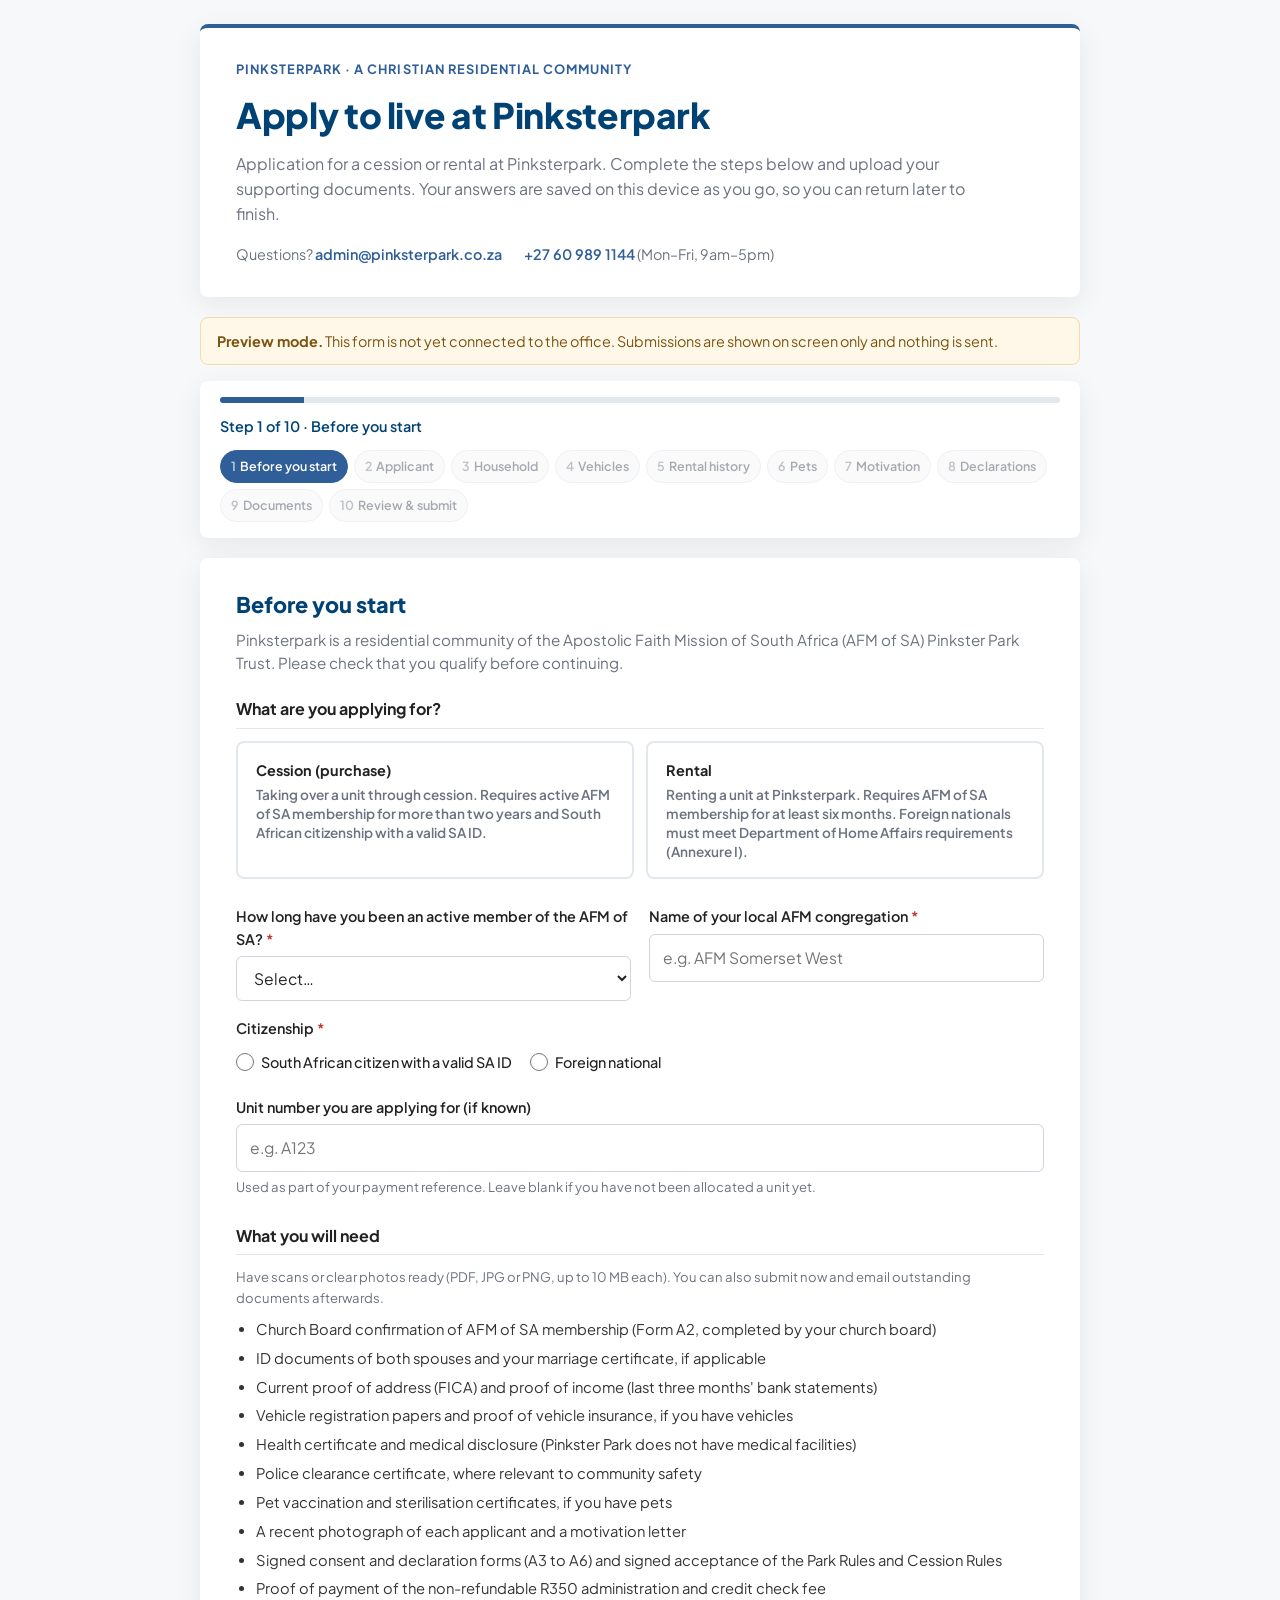
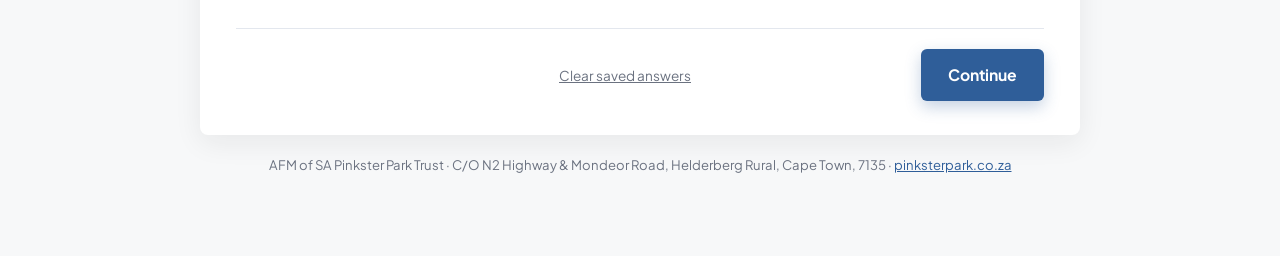
==== application.html @ e508a47a "Add Pinksterpark application page Multi-step online application for a cession or rental at Pinksterp" ====
<!DOCTYPE html>
<html lang="en">
<head>
<meta charset="UTF-8" />
<meta name="viewport" content="width=device-width, initial-scale=1.0" />
<title>Apply to live at Pinksterpark</title>
<meta name="description" content="Online application for a cession or rental at Pinksterpark, a Christian residential community of the AFM of SA Pinkster Park Trust." />
<link rel="preconnect" href="https://fonts.googleapis.com" />
<link rel="preconnect" href="https://fonts.gstatic.com" crossorigin />
<link href="https://fonts.googleapis.com/css2?family=Plus+Jakarta+Sans:wght@400;500;600;700;800&display=swap" rel="stylesheet" />
<style>
  /* Brand tokens match pinksterpark.co.za (Houzez theme): Plus Jakarta Sans, #2F5E99 primary. */
  :root {
    --brand: #2f5e99;
    --brand-dark: #004274;
    --brand-soft: #eaf0f8;
    --brand-line: #c9d7ea;
    --bg: #f7f8f9;
    --card: #ffffff;
    --text: #222222;
    --muted: #6b7280;
    --line: #e3e7ee;
    --danger: #c0392b;
    --danger-soft: #fdf0ee;
    --ok: #1f8a4c;
    --ok-soft: #eaf7ef;
    --warn: #b7791f;
    --warn-soft: #fff7e8;
    --radius: 8px;
    --shadow: 0 8px 28px rgba(34, 34, 34, 0.07);
  }
  * { box-sizing: border-box; margin: 0; padding: 0; }
  html { scroll-behavior: smooth; }
  body {
    font-family: "Plus Jakarta Sans", "Segoe UI", system-ui, -apple-system, Roboto, Helvetica, Arial, sans-serif;
    background: var(--bg);
    color: var(--text);
    line-height: 1.55;
    padding: 24px 16px 80px;
    -webkit-font-smoothing: antialiased;
  }
  .wrap { max-width: 880px; margin: 0 auto; }

  /* Header */
  .hero {
    background: var(--card);
    border-radius: var(--radius);
    box-shadow: var(--shadow);
    padding: 32px 36px;
    margin-bottom: 20px;
    border-top: 4px solid var(--brand);
  }
  .hero .eyebrow { font-size: 0.8rem; font-weight: 700; letter-spacing: 0.08em; text-transform: uppercase; color: var(--brand); margin-bottom: 8px; }
  .hero h1 { font-size: clamp(1.6rem, 4vw, 2.2rem); font-weight: 800; letter-spacing: -0.01em; margin-bottom: 10px; color: var(--brand-dark); }
  .hero p { color: var(--muted); max-width: 64ch; }
  .hero .meta { display: flex; flex-wrap: wrap; gap: 10px 22px; margin-top: 16px; font-size: 0.9rem; color: var(--muted); }
  .hero .meta a { color: var(--brand); text-decoration: none; font-weight: 600; }
  .hero .meta a:hover { text-decoration: underline; }

  .banner { border-radius: var(--radius); padding: 12px 16px; font-size: 0.9rem; margin-bottom: 16px; border: 1px solid; }
  .banner.warn { background: var(--warn-soft); border-color: #f1dcae; color: #7a5410; }
  .banner.info { background: var(--brand-soft); border-color: var(--brand-line); color: var(--brand-dark); }
  .banner.ok { background: var(--ok-soft); border-color: #bfe3cc; color: #14603a; }
  .banner.danger { background: var(--danger-soft); border-color: #f2c4bd; color: #8a2619; }
  .banner strong { font-weight: 700; }
  .banner ul { margin: 6px 0 0 18px; }

  /* Progress */
  .progress { background: var(--card); border-radius: var(--radius); box-shadow: var(--shadow); padding: 16px 20px; margin-bottom: 20px; }
  .progress .bar { height: 6px; background: var(--line); border-radius: 999px; overflow: hidden; margin-bottom: 12px; }
  .progress .bar > span { display: block; height: 100%; width: 0; background: var(--brand); transition: width 0.3s ease; }
  .progress .label { font-size: 0.9rem; font-weight: 600; color: var(--brand-dark); display: flex; justify-content: space-between; gap: 12px; flex-wrap: wrap; }
  .progress .label .saved { font-weight: 500; color: var(--muted); font-size: 0.82rem; }
  .steps { display: flex; flex-wrap: wrap; gap: 6px; margin-top: 12px; }
  .steps button {
    font: inherit; font-size: 0.78rem; font-weight: 600;
    border: 1px solid var(--line); background: var(--bg); color: var(--muted);
    padding: 6px 10px; border-radius: 999px; cursor: pointer;
    transition: background 0.15s, color 0.15s, border-color 0.15s;
  }
  .steps button.done { color: var(--brand-dark); border-color: var(--brand-line); background: var(--brand-soft); }
  .steps button.current { background: var(--brand); color: #fff; border-color: var(--brand); }
  .steps button:disabled { cursor: default; opacity: 0.6; }
  .steps button .n { opacity: 0.7; margin-right: 4px; }

  /* Cards / panels */
  .card { background: var(--card); border-radius: var(--radius); box-shadow: var(--shadow); padding: 30px 36px 34px; margin-bottom: 20px; }
  .panel { display: none; }
  .panel.active { display: block; animation: fade 0.25s ease; }
  @keyframes fade { from { opacity: 0; transform: translateY(4px); } to { opacity: 1; transform: none; } }
  .panel h2 { font-size: 1.35rem; font-weight: 800; color: var(--brand-dark); margin-bottom: 6px; }
  .panel .sub { color: var(--muted); margin-bottom: 22px; font-size: 0.95rem; }
  h3 { font-size: 1rem; font-weight: 700; margin: 26px 0 12px; color: var(--text); padding-bottom: 6px; border-bottom: 1px solid var(--line); }
  h3.first { margin-top: 6px; }

  .grid { display: grid; grid-template-columns: repeat(2, minmax(0, 1fr)); gap: 16px 18px; }
  .grid .span2 { grid-column: 1 / -1; }
  .field { display: flex; flex-direction: column; }
  label, .lbl { font-weight: 600; font-size: 0.9rem; margin-bottom: 6px; }
  label.req::after, .lbl.req::after { content: " *"; color: var(--danger); }
  input[type="text"], input[type="email"], input[type="tel"], input[type="number"], input[type="date"], select, textarea {
    width: 100%; font: inherit; font-size: 0.98rem;
    padding: 11px 13px; border: 1px solid #cfd5df; border-radius: 6px; background: #fff; color: var(--text);
    outline: none; transition: border-color 0.15s, box-shadow 0.15s;
  }
  textarea { min-height: 130px; resize: vertical; }
  input:focus, select:focus, textarea:focus { border-color: var(--brand); box-shadow: 0 0 0 3px rgba(47, 94, 153, 0.15); }
  .hint { font-size: 0.82rem; color: var(--muted); margin-top: 5px; }
  .hint a { color: var(--brand); }
  .err { font-size: 0.82rem; color: var(--danger); margin-top: 5px; display: none; }
  .field.invalid input, .field.invalid select, .field.invalid textarea { border-color: var(--danger); }
  .field.invalid .err, .check-group.invalid .err, .tiles-group.invalid .err { display: block; }

  /* Choice tiles (radios) */
  .tiles { display: grid; grid-template-columns: repeat(auto-fit, minmax(200px, 1fr)); gap: 12px; }
  .tile { position: relative; }
  .tile input { position: absolute; opacity: 0; inset: 0; cursor: pointer; }
  .tile span.box { display: block; padding: 16px 18px; border: 2px solid var(--line); border-radius: var(--radius); background: #fff; transition: border-color 0.15s, background 0.15s; height: 100%; }
  .tile span.box b { display: block; font-weight: 700; margin-bottom: 4px; }
  .tile span.box small { color: var(--muted); font-size: 0.85rem; line-height: 1.4; display: block; }
  .tile input:checked + span.box { border-color: var(--brand); background: var(--brand-soft); }
  .tile input:focus-visible + span.box { box-shadow: 0 0 0 3px rgba(47, 94, 153, 0.25); }

  /* Inline radios */
  .radios { display: flex; flex-wrap: wrap; gap: 8px 18px; padding: 6px 0; }
  .radios label { font-weight: 500; display: inline-flex; align-items: center; gap: 7px; margin: 0; cursor: pointer; }
  .radios input { width: 18px; height: 18px; accent-color: var(--brand); }

  /* Checkbox lists */
  .checks { display: flex; flex-direction: column; gap: 10px; }
  .checks label { display: grid; grid-template-columns: 22px 1fr; gap: 10px; align-items: start; font-weight: 500; font-size: 0.93rem; cursor: pointer; margin: 0; line-height: 1.5; }
  .checks input { width: 18px; height: 18px; margin-top: 3px; accent-color: var(--brand); }
  .consent-box { border: 1px solid var(--line); border-radius: var(--radius); padding: 18px 20px; margin-bottom: 18px; background: #fff; }
  .consent-box h4 { font-size: 1rem; font-weight: 700; color: var(--brand-dark); margin-bottom: 2px; }
  .consent-box .form-ref { font-size: 0.75rem; color: var(--muted); font-weight: 700; letter-spacing: 0.05em; text-transform: uppercase; margin-bottom: 10px; }
  .consent-box details { margin: 8px 0 14px; }
  .consent-box summary { cursor: pointer; color: var(--brand); font-weight: 600; font-size: 0.9rem; }
  .consent-box .legal { font-size: 0.88rem; color: #444; margin-top: 10px; display: flex; flex-direction: column; gap: 8px; }
  .consent-box .disclose { margin-top: 14px; }

  /* Repeatable rows */
  .rows { display: flex; flex-direction: column; gap: 14px; }
  .row-card { border: 1px solid var(--line); border-radius: var(--radius); padding: 16px 18px 18px; background: #fcfcfd; }
  .row-card .row-head { display: flex; justify-content: space-between; align-items: center; margin-bottom: 12px; }
  .row-card .row-head b { font-size: 0.9rem; color: var(--brand-dark); }
  .btn-link { font: inherit; background: none; border: none; color: var(--danger); font-weight: 600; font-size: 0.85rem; cursor: pointer; padding: 4px 6px; }
  .btn-link:hover { text-decoration: underline; }
  .btn-add { font: inherit; font-weight: 600; font-size: 0.9rem; margin-top: 12px; background: #fff; color: var(--brand); border: 1px dashed var(--brand); border-radius: 6px; padding: 10px 16px; cursor: pointer; }
  .btn-add:hover { background: var(--brand-soft); }
  .btn-add:disabled { opacity: 0.5; cursor: not-allowed; }
  .empty-note { font-size: 0.9rem; color: var(--muted); padding: 6px 0; }

  /* Upload component */
  .doc-list { display: flex; flex-direction: column; gap: 14px; }
  .doc { border: 1px solid var(--line); border-radius: var(--radius); padding: 16px 18px; background: #fff; }
  .doc.required-missing { border-color: #f1dcae; }
  .doc.has-files { border-color: #bfe3cc; }
  .doc-head { display: flex; justify-content: space-between; gap: 12px; align-items: flex-start; flex-wrap: wrap; }
  .doc-head > div:first-child { flex: 1 1 240px; min-width: 0; }
  .doc-head .title { font-weight: 700; font-size: 0.95rem; }
  .doc-head .desc { font-size: 0.85rem; color: var(--muted); margin-top: 3px; }
  .doc-head .desc a { color: var(--brand); font-weight: 600; }
  .chip { font-size: 0.72rem; font-weight: 700; letter-spacing: 0.04em; text-transform: uppercase; padding: 4px 9px; border-radius: 999px; white-space: nowrap; }
  .chip.req { background: var(--warn-soft); color: #7a5410; }
  .chip.opt { background: var(--bg); color: var(--muted); }
  .chip.ok { background: var(--ok-soft); color: #14603a; }
  .drop { margin-top: 12px; border: 2px dashed #cfd5df; border-radius: 6px; padding: 16px; text-align: center; font-size: 0.9rem; color: var(--muted); cursor: pointer; transition: border-color 0.15s, background 0.15s; background: #fafbfc; }
  .drop:hover, .drop.over, .drop:focus-visible { border-color: var(--brand); background: var(--brand-soft); color: var(--brand-dark); outline: none; }
  .drop b { color: var(--brand); }
  .drop input { display: none; }
  .files { list-style: none; margin-top: 10px; display: flex; flex-direction: column; gap: 6px; }
  .files li { display: flex; align-items: center; gap: 10px; font-size: 0.86rem; background: var(--bg); border-radius: 6px; padding: 7px 10px; }
  .files li img { width: 34px; height: 34px; object-fit: cover; border-radius: 4px; flex: none; }
  .files li .icon { width: 34px; height: 34px; border-radius: 4px; background: var(--brand-soft); color: var(--brand-dark); display: grid; place-items: center; font-size: 0.62rem; font-weight: 800; flex: none; }
  .files li .name { flex: 1; min-width: 0; overflow: hidden; text-overflow: ellipsis; white-space: nowrap; }
  .files li .size { color: var(--muted); flex: none; }
  .files li button { font: inherit; background: none; border: none; color: var(--danger); font-weight: 700; cursor: pointer; font-size: 1.1rem; line-height: 1; padding: 2px 6px; }
  .upload-err { font-size: 0.82rem; color: var(--danger); margin-top: 6px; }
  .doc-group-title { font-size: 0.8rem; font-weight: 700; text-transform: uppercase; letter-spacing: 0.06em; color: var(--muted); margin: 22px 0 10px; }
  .doc-group-title:first-child { margin-top: 0; }

  /* Info blocks */
  .info-list { display: grid; grid-template-columns: repeat(auto-fit, minmax(240px, 1fr)); gap: 12px; margin: 14px 0 4px; }
  .info-list .item { background: var(--bg); border-radius: var(--radius); padding: 14px 16px; font-size: 0.9rem; }
  .info-list .item b { display: block; color: var(--brand-dark); margin-bottom: 4px; }
  ul.plain { padding-left: 20px; font-size: 0.92rem; color: #333; display: flex; flex-direction: column; gap: 6px; }
  .bank { background: var(--brand-soft); border: 1px solid var(--brand-line); border-radius: var(--radius); padding: 16px 20px; margin-top: 8px; }
  .bank dl { display: grid; grid-template-columns: max-content 1fr; gap: 6px 18px; font-size: 0.93rem; }
  .bank dt { color: var(--muted); font-weight: 600; }
  .bank dd { font-weight: 700; color: var(--brand-dark); word-break: break-word; }

  /* Review */
  .review-section { border: 1px solid var(--line); border-radius: var(--radius); padding: 16px 18px; margin-bottom: 14px; }
  .review-section h4 { font-size: 0.95rem; font-weight: 700; color: var(--brand-dark); display: flex; justify-content: space-between; align-items: center; margin-bottom: 10px; }
  .review-section h4 button { font: inherit; font-size: 0.82rem; font-weight: 600; color: var(--brand); background: none; border: none; cursor: pointer; }
  .review-section dl { display: grid; grid-template-columns: minmax(140px, max-content) 1fr; gap: 6px 16px; font-size: 0.9rem; }
  .review-section dt { color: var(--muted); }
  .review-section dd { font-weight: 600; word-break: break-word; }
  .review-section .none { color: var(--muted); font-style: italic; font-size: 0.9rem; }
  .review-section ul { padding-left: 18px; font-size: 0.9rem; }

  /* Nav */
  .nav { display: flex; justify-content: space-between; align-items: center; gap: 12px; margin-top: 28px; padding-top: 20px; border-top: 1px solid var(--line); flex-wrap: wrap; }
  .btn { font: inherit; font-weight: 700; font-size: 0.98rem; padding: 13px 26px; border-radius: 6px; cursor: pointer; border: 1px solid transparent; transition: background 0.15s, transform 0.1s, box-shadow 0.15s; }
  .btn.primary { background: var(--brand); color: #fff; box-shadow: 0 6px 16px rgba(47, 94, 153, 0.28); }
  .btn.primary:hover { background: var(--brand-dark); }
  .btn.primary:disabled { opacity: 0.6; cursor: wait; box-shadow: none; }
  .btn.ghost { background: #fff; color: var(--brand-dark); border-color: #cfd5df; }
  .btn.ghost:hover { background: var(--bg); }
  .btn:active { transform: translateY(1px); }
  .nav .btn-text { font: inherit; font-size: 0.85rem; color: var(--muted); background: none; border: none; cursor: pointer; text-decoration: underline; }
  .step-error { display: none; margin-top: 16px; }
  .step-error.show { display: block; }

  /* Success */
  .success { text-align: center; padding: 20px 0 10px; }
  .success .tick { width: 72px; height: 72px; border-radius: 50%; background: var(--ok-soft); color: var(--ok); display: grid; place-items: center; margin: 0 auto 16px; font-size: 2rem; font-weight: 800; }
  .success h2 { color: var(--brand-dark); }
  .success .ref { display: inline-block; margin: 14px 0; padding: 10px 18px; background: var(--brand-soft); border: 1px solid var(--brand-line); border-radius: 6px; font-weight: 800; color: var(--brand-dark); font-size: 1.1rem; letter-spacing: 0.04em; }
  .success ol { text-align: left; max-width: 560px; margin: 16px auto 0; padding-left: 22px; font-size: 0.95rem; display: flex; flex-direction: column; gap: 8px; }
  .success .actions { margin-top: 22px; display: flex; gap: 10px; justify-content: center; flex-wrap: wrap; }

  footer.note { text-align: center; font-size: 0.82rem; color: var(--muted); margin-top: 10px; }
  footer.note a { color: var(--brand); }
  .sr-only { position: absolute; width: 1px; height: 1px; overflow: hidden; clip: rect(0 0 0 0); }

  /* Embedded in pinksterpark.co.za via <iframe src="application.html?embed=1">: the WordPress page supplies the heading and background. */
  html.embedded body { background: transparent; padding: 4px 0 24px; }
  html.embedded .hero, html.embedded footer.note { display: none; }

  @media (max-width: 640px) {
    body { padding: 12px 16px 60px; }
    html.embedded body { padding: 0 0 40px; }
    .hero, .card { padding: 22px 18px 26px; }
    .grid { grid-template-columns: 1fr; }
    .steps { display: none; }
    .review-section dl { grid-template-columns: 1fr; gap: 2px 0; }
    .review-section dd { margin-bottom: 8px; }
    .nav .btn { flex: 1 1 45%; text-align: center; }
    .bank dl { grid-template-columns: 1fr; gap: 2px; }
    .bank dd { margin-bottom: 8px; }
  }
  @media print {
    body { background: #fff; padding: 0; }
    .hero .meta, .progress, .nav, .banner, .btn, .steps, .review-section h4 button { display: none !important; }
    .card, .hero { box-shadow: none; padding: 0; }
  }
</style>
</head>
<body>
<div class="wrap">

  <header class="hero">
    <div class="eyebrow">Pinksterpark · A Christian Residential Community</div>
    <h1>Apply to live at Pinksterpark</h1>
    <p>Application for a cession or rental at Pinksterpark. Complete the steps below and upload your supporting documents. Your answers are saved on this device as you go, so you can return later to finish.</p>
    <div class="meta">
      <span>Questions? <a href="mailto:admin@pinksterpark.co.za">admin@pinksterpark.co.za</a></span>
      <span><a href="tel:+27609891144">+27 60 989 1144</a> (Mon–Fri, 9am–5pm)</span>
    </div>
  </header>

  <div id="demoBanner" class="banner warn" style="display:none">
    <strong>Preview mode.</strong> This form is not yet connected to the office. Submissions are shown on screen only and nothing is sent.
  </div>

  <div class="progress" id="progress">
    <div class="bar"><span id="progressBar"></span></div>
    <div class="label"><span id="progressLabel">Step 1 of 11</span><span class="saved" id="savedNote"></span></div>
    <div class="steps" id="stepPills" aria-label="Application steps"></div>
  </div>

  <form id="app" class="card" novalidate autocomplete="on">

    <!-- 1. BEFORE YOU START -->
    <section class="panel" data-step="start">
      <h2>Before you start</h2>
      <p class="sub">Pinksterpark is a residential community of the Apostolic Faith Mission of South Africa (AFM of SA) Pinkster Park Trust. Please check that you qualify before continuing.</p>

      <h3 class="first">What are you applying for?</h3>
      <div class="tiles-group" id="appTypeGroup">
        <div class="tiles">
          <label class="tile"><input type="radio" name="applicationType" value="cession" />
            <span class="box"><b>Cession (purchase)</b><small>Taking over a unit through cession. Requires active AFM of SA membership for more than two years and South African citizenship with a valid SA ID.</small></span></label>
          <label class="tile"><input type="radio" name="applicationType" value="rental" />
            <span class="box"><b>Rental</b><small>Renting a unit at Pinksterpark. Requires AFM of SA membership for at least six months. Foreign nationals must meet Department of Home Affairs requirements (Annexure I).</small></span></label>
        </div>
        <div class="err">Please choose cession or rental.</div>
      </div>

      <div class="grid" style="margin-top:20px">
        <div class="field">
          <label class="req" for="afmYears">How long have you been an active member of the AFM of SA?</label>
          <select id="afmYears" name="afmMembership" required>
            <option value="">Select…</option>
            <option value="lt6m">Less than 6 months</option>
            <option value="6m-2y">6 months to 2 years</option>
            <option value="gt2y">More than 2 years</option>
          </select>
          <div class="err">Please select your membership period.</div>
        </div>
        <div class="field">
          <label class="req" for="congregation">Name of your local AFM congregation</label>
          <input id="congregation" name="congregation" type="text" required placeholder="e.g. AFM Somerset West" />
          <div class="err">Please enter your congregation.</div>
        </div>
        <div class="field span2">
          <span class="lbl req">Citizenship</span>
          <div class="radios">
            <label><input type="radio" name="citizenship" value="sa" /> South African citizen with a valid SA ID</label>
            <label><input type="radio" name="citizenship" value="foreign" /> Foreign national</label>
          </div>
          <div class="err">Please select your citizenship.</div>
        </div>
        <div class="field span2">
          <label for="unitNr">Unit number you are applying for (if known)</label>
          <input id="unitNr" name="unitNr" type="text" placeholder="e.g. A123" />
          <div class="hint">Used as part of your payment reference. Leave blank if you have not been allocated a unit yet.</div>
        </div>
      </div>

      <div id="eligibilityNote" class="banner" style="display:none;margin-top:18px"></div>

      <h3>What you will need</h3>
      <p class="hint" style="margin-bottom:10px">Have scans or clear photos ready (PDF, JPG or PNG, up to <span data-max-mb></span> MB each). You can also submit now and email outstanding documents afterwards.</p>
      <ul class="plain">
        <li>Church Board confirmation of AFM of SA membership (Form A2, completed by your church board)</li>
        <li>ID documents of both spouses and your marriage certificate, if applicable</li>
        <li>Current proof of address (FICA) and proof of income (last three months' bank statements)</li>
        <li>Vehicle registration papers and proof of vehicle insurance, if you have vehicles</li>
        <li>Health certificate and medical disclosure (Pinkster Park does not have medical facilities)</li>
        <li>Police clearance certificate, where relevant to community safety</li>
        <li>Pet vaccination and sterilisation certificates, if you have pets</li>
        <li>A recent photograph of each applicant and a motivation letter</li>
        <li>Signed consent and declaration forms (A3 to A6) and signed acceptance of the Park Rules and Cession Rules</li>
        <li>Proof of payment of the non-refundable R350 administration and credit check fee</li>
      </ul>
    </section>

    <!-- 2. APPLICANT -->
    <section class="panel" data-step="applicant">
      <h2>Applicant details</h2>
      <p class="sub">Your details as they appear on your identity document.</p>
      <div class="grid">
        <div class="field span2">
          <label class="req" for="a_name">Full name and surname</label>
          <input id="a_name" name="applicant.fullName" type="text" required autocomplete="name" />
          <div class="err">Please enter your full name.</div>
        </div>
        <div class="field">
          <label class="req" for="a_id">ID number <span id="a_idAlt" style="font-weight:500;color:var(--muted)"></span></label>
          <input id="a_id" name="applicant.idNumber" type="text" inputmode="numeric" required />
          <div class="err" id="a_idErr">Please enter a valid 13-digit SA ID number.</div>
        </div>
        <div class="field">
          <label class="req" for="a_dob">Date of birth</label>
          <input id="a_dob" name="applicant.dateOfBirth" type="date" required autocomplete="bday" />
          <div class="err">Please enter your date of birth.</div>
        </div>
        <div class="field">
          <label class="req" for="a_marital">Marital status</label>
          <select id="a_marital" name="applicant.maritalStatus" required>
            <option value="">Select…</option>
            <option>Single</option>
            <option>Married</option>
            <option>Widowed</option>
            <option>Divorced</option>
          </select>
          <div class="err">Please select your marital status.</div>
        </div>
        <div class="field">
          <span class="lbl req">Is a spouse included in this application?</span>
          <div class="radios">
            <label><input type="radio" name="hasSpouse" value="yes" /> Yes</label>
            <label><input type="radio" name="hasSpouse" value="no" /> No</label>
          </div>
          <div class="err">Please answer yes or no.</div>
        </div>
        <div class="field">
          <label class="req" for="a_mobile">Mobile number</label>
          <input id="a_mobile" name="applicant.mobile" type="tel" required autocomplete="tel" placeholder="e.g. 082 123 4567" />
          <div class="err">Please enter a valid mobile number.</div>
        </div>
        <div class="field">
          <label class="req" for="a_email">Email address</label>
          <input id="a_email" name="applicant.email" type="email" required autocomplete="email" />
          <div class="err">Please enter a valid email address.</div>
          <div class="hint">We will send your application reference to this address.</div>
        </div>
        <div class="field span2">
          <label class="req" for="a_address">Current residential address</label>
          <textarea id="a_address" name="applicant.address" required style="min-height:80px" autocomplete="street-address"></textarea>
          <div class="err">Please enter your current address.</div>
        </div>
        <div class="field span2 photo-wrap">
          <span class="lbl req">Recent photograph of applicant</span>
          <div class="hint" style="margin:-2px 0 6px">A clear, recent head-and-shoulders photo for identification and internal records.</div>
          <div data-uploader="photo_applicant" data-accept="image/*" data-required="1"></div>
        </div>
      </div>
    </section>

    <!-- 3. SPOUSE -->
    <section class="panel" data-step="spouse">
      <h2>Spouse details</h2>
      <p class="sub">Details of your spouse as they appear on their identity document.</p>
      <div class="grid">
        <div class="field span2">
          <label class="req" for="s_name">Full name and surname</label>
          <input id="s_name" name="spouse.fullName" type="text" data-req-if="spouse" />
          <div class="err">Please enter your spouse's full name.</div>
        </div>
        <div class="field">
          <label class="req" for="s_id">ID / passport number</label>
          <input id="s_id" name="spouse.idNumber" type="text" data-req-if="spouse" />
          <div class="err">Please enter an ID or passport number.</div>
        </div>
        <div class="field">
          <label class="req" for="s_dob">Date of birth</label>
          <input id="s_dob" name="spouse.dateOfBirth" type="date" data-req-if="spouse" />
          <div class="err">Please enter a date of birth.</div>
        </div>
        <div class="field">
          <label class="req" for="s_mobile">Mobile number</label>
          <input id="s_mobile" name="spouse.mobile" type="tel" data-req-if="spouse" />
          <div class="err">Please enter a valid mobile number.</div>
        </div>
        <div class="field">
          <label for="s_email">Email address</label>
          <input id="s_email" name="spouse.email" type="email" />
          <div class="err">Please enter a valid email address.</div>
        </div>
        <div class="field span2 photo-wrap">
          <span class="lbl req">Recent photograph of spouse</span>
          <div data-uploader="photo_spouse" data-accept="image/*" data-required="spouse"></div>
        </div>
      </div>
    </section>

    <!-- 4. HOUSEHOLD -->
    <section class="panel" data-step="household">
      <h2>Household</h2>
      <p class="sub">Everyone who will live in the unit with you.</p>

      <h3 class="first">Children (if applicable)</h3>
      <div class="rows" id="childRows"></div>
      <div class="empty-note" data-empty-for="childRows">No children added.</div>
      <button type="button" class="btn-add" data-add="child">+ Add a child</button>

      <h3>Occupancy</h3>
      <div class="grid">
        <div class="field">
          <label class="req" for="occupants">Total number of people expected to live in the unit</label>
          <input id="occupants" name="totalOccupants" type="number" min="1" max="20" required />
          <div class="err">Please enter the number of occupants.</div>
          <div class="hint">Including yourself, your spouse and any children.</div>
        </div>
      </div>
    </section>

    <!-- 5. VEHICLES -->
    <section class="panel" data-step="vehicles">
      <h2>Vehicles</h2>
      <p class="sub">Vehicles you intend to keep at Pinksterpark, if vehicles are allowed on site for your unit. Registration papers and proof of insurance are uploaded in the Documents step.</p>

      <h3 class="first">Primary vehicles</h3>
      <div class="rows" id="vehicleRows"></div>
      <div class="empty-note" data-empty-for="vehicleRows">No vehicles added.</div>
      <button type="button" class="btn-add" data-add="vehicle">+ Add a vehicle</button>

      <h3>Secondary vehicles (trailers, caravans, etc.)</h3>
      <div class="rows" id="secondaryRows"></div>
      <div class="empty-note" data-empty-for="secondaryRows">No trailers or caravans added.</div>
      <button type="button" class="btn-add" data-add="secondary">+ Add a trailer or caravan</button>
    </section>

    <!-- 6. RENTAL HISTORY -->
    <section class="panel" data-step="history">
      <h2>Rental history &amp; references</h2>
      <p class="sub">Previous landlords or agents we may contact. If you have never rented, you may add a character reference instead and note this in the comment field.</p>
      <div class="rows" id="refRows"></div>
      <div class="empty-note" data-empty-for="refRows">No references added yet.</div>
      <button type="button" class="btn-add" data-add="ref">+ Add a reference</button>
      <div class="field" style="margin-top:20px">
        <label for="historyNote">Comments on your rental history (optional)</label>
        <textarea id="historyNote" name="historyNote" style="min-height:80px" placeholder="e.g. Owned my own home for the past 15 years."></textarea>
      </div>
    </section>

    <!-- 7. PETS -->
    <section class="panel" data-step="pets">
      <h2>Pets</h2>
      <p class="sub">Permission to keep a pet is subject to written approval by Management. Unsterilised pets are not allowed at Pinksterpark.</p>
      <div class="field">
        <span class="lbl req">Do you intend to keep any pets at Pinksterpark?</span>
        <div class="radios">
          <label><input type="radio" name="hasPets" value="yes" /> Yes</label>
          <label><input type="radio" name="hasPets" value="no" /> No</label>
        </div>
        <div class="err">Please answer yes or no.</div>
      </div>

      <div id="petSection" style="display:none">
        <h3>Your pets</h3>
        <div class="rows" id="petRows"></div>
        <button type="button" class="btn-add" data-add="pet">+ Add a pet</button>

        <h3>Health, control &amp; suitability</h3>
        <div class="check-group" id="petChecks">
          <div class="checks">
            <label><input type="checkbox" name="pet.declare.healthy" /> The pet is healthy and is not known to be dangerous or aggressive.</label>
            <label><input type="checkbox" name="pet.declare.control" /> The pet will be kept under proper control and in hygienic conditions at all times.</label>
            <label><input type="checkbox" name="pet.declare.roam" /> The pet will not be allowed to roam freely on common areas or elsewhere in the Park.</label>
            <label><input type="checkbox" name="pet.declare.waste" /> All waste will be removed promptly and disposed of properly.</label>
            <label><input type="checkbox" name="pet.declare.nuisance" /> The pet has not caused persistent barking, nuisance, offensive odours, fouling or similar disturbance at a previous residence.</label>
          </div>
          <div class="err">Please confirm each statement to apply for a pet.</div>
        </div>
      </div>
    </section>

    <!-- 8. MOTIVATION -->
    <section class="panel" data-step="motivation">
      <h2>Reason for your application</h2>
      <p class="sub">Tell us why you wish to live at Pinksterpark. You may write your motivation here, upload a signed letter, or both.</p>
      <div class="field">
        <label for="motivation">Motivation</label>
        <textarea id="motivation" name="motivation" style="min-height:180px" placeholder="Why would you like to live at Pinksterpark? How did you hear about us? What would you contribute to the community?"></textarea>
        <div class="err">Please write a short motivation (at least 100 characters) or upload a motivation letter.</div>
        <div class="hint"><span id="motivationCount">0</span> characters</div>
      </div>
      <div class="field" style="margin-top:18px">
        <span class="lbl">Motivation letter (optional if you wrote your motivation above)</span>
        <div data-uploader="motivation_letter" data-accept=".pdf,.doc,.docx,image/*"></div>
      </div>
    </section>

    <!-- 9. DECLARATIONS & CONSENTS -->
    <section class="panel" data-step="declarations">
      <h2>Declarations &amp; consents</h2>
      <p class="sub">Please read each section carefully. The consents below are also required as signed forms, which you will upload in the next step. You can download the forms from the <a href="https://pinksterpark.co.za/documents/forms/" target="_blank" rel="noopener" data-link="forms">Forms page</a>.</p>

      <div class="consent-box check-group" data-group="declaration">
        <h4>Applicant declaration</h4>
        <div class="form-ref">Form A1 · Application form</div>
        <div class="checks">
          <label><input type="checkbox" name="declare.true" /> I confirm that all the information provided is true and correct.</label>
          <label><input type="checkbox" name="declare.checks" /> I authorise Pinksterpark to conduct credit and background checks and agree to the processing of my personal data in accordance with POPIA (Protection of Personal Information Act).</label>
          <label><input type="checkbox" name="declare.jesus" /> I believe in Jesus Christ, who sacrificed Himself on the cross for my sins.</label>
          <label><input type="checkbox" name="declare.bible" /> I believe that the Bible is divinely inspired and the Word of God.</label>
          <label><input type="checkbox" name="declare.values" /> I confirm that I will respect the Biblical values, rules and community guidelines of Pinksterpark.</label>
          <label><input type="checkbox" name="declare.contribute" /> I will do what I can to help make Pinksterpark a wonderful place to live.</label>
          <label><input type="checkbox" name="declare.afm" /> I am a member of the Apostolic Faith Mission of South Africa.</label>
        </div>
        <div class="err">Please confirm each statement.</div>
      </div>

      <div class="consent-box check-group" data-group="rules">
        <h4>Park Rules and Cession Rules</h4>
        <div class="form-ref">Annexure G · Park Rules <span id="cessionRulesRef">· Annexure B · Cession Rules</span></div>
        <div class="checks">
          <label><input type="checkbox" name="rules.park" /> I have read, understand and accept the <a href="https://pinksterpark.co.za/documents/annexures/" target="_blank" rel="noopener" data-link="parkRules">Park Rules</a>.</label>
          <label id="cessionRulesCheck"><input type="checkbox" name="rules.cession" /> I have read, understand and accept the <a href="https://pinksterpark.co.za/documents/annexures/" target="_blank" rel="noopener" data-link="cessionRules">Cession Rules</a>.</label>
        </div>
        <div class="err">Please confirm that you accept the rules.</div>
      </div>

      <div class="consent-box check-group" data-group="popia">
        <h4>Consent to process personal information</h4>
        <div class="form-ref">Form A3 · POPIA</div>
        <details>
          <summary>Read the full consent</summary>
          <div class="legal">
            <p>I/we hereby voluntarily consent to the collection, recording, storage, updating, use, disclosure and other lawful processing of my/our personal information by the Apostolic Faith Mission of South Africa Pinkster Park Trust, its duly authorised trustees, management, employees, professional advisers and service providers, to the extent reasonably necessary for the lawful administration of Pinksterpark and the assessment or administration of my/our application.</p>
            <p>The personal information processed may include identity particulars, contact details, marital information, address details, financial information, vehicle details, occupancy details, supporting application documents and correspondence reasonably required for the application and management process. Certain limited special personal information, or information relating to criminal matters, may be processed only where lawful, necessary and relevant to community safety, legal compliance, risk management, or the proper exercise of rights and obligations within Pinksterpark.</p>
            <p>Personal information may be processed for: verifying identity and eligibility; assessing applications; conducting affordability, credit or background checks where lawfully authorised; administering occupation, cession, leasing and community records; facilitating communication; enforcing the Park Rules, Cession Rules and related governance documents; safeguarding persons and property; complying with legal obligations; and resolving disputes or complaints.</p>
            <p>Personal information may be shared, where reasonably necessary and lawful, with trustees, management, professional advisers, credit bureaux, attorneys, auditors, insurers, security providers, maintenance contractors, regulatory bodies or other third parties who require the information for a legitimate and lawful purpose connected to the administration of Pinksterpark. It shall be stored securely and retained only for so long as reasonably necessary or as required by law.</p>
            <p>I/we may request access to personal information held about me/us, request correction of inaccurate information, object to certain processing where legally justified, or lodge a complaint with the Information Regulator.</p>
          </div>
        </details>
        <div class="checks">
          <label><input type="checkbox" name="popia.consent" /> I/we give this consent freely and confirm that the information supplied is true and correct to the best of my/our knowledge.</label>
        </div>
        <div class="err">Please give your consent to continue.</div>
      </div>

      <div class="consent-box check-group" data-group="credit">
        <h4>Consent for credit check and debt review enquiry</h4>
        <div class="form-ref">Form A4</div>
        <details>
          <summary>Read the full consent</summary>
          <div class="legal">
            <p>I/we hereby voluntarily and expressly authorise the Pinkster Park Trust, Park Management, and any duly authorised agent or service provider acting on their behalf, to obtain and assess my/our credit profile and related information for the purpose of considering and administering my/our application. This includes enquiries with any registered credit bureau, credit provider, debt counsellor, employer, bank or other lawful source of relevant financial information, insofar as reasonably necessary to evaluate affordability, payment behaviour, existing credit obligations, debt review status, administration, insolvency, sequestration or any materially relevant financial risk.</p>
            <p>This consent extends to a formal credit check and a debt review enquiry. Information obtained will be treated as confidential, processed in accordance with applicable law, and used only for lawful purposes connected with the application and its administration. Any material misrepresentation or omission may constitute grounds for refusal of the application.</p>
          </div>
        </details>
        <div class="checks">
          <label><input type="checkbox" name="credit.consent" /> I/we consent to a formal credit check and debt review enquiry.</label>
          <label><input type="checkbox" name="credit.notUnderReview" /> I am / we are not currently under debt review, unless disclosed below.</label>
          <label><input type="checkbox" name="credit.disclosed" /> I/we have disclosed all material financial obligations relevant to this application.</label>
          <label><input type="checkbox" name="credit.valid" /> I/we understand that this consent remains valid for the duration of the application process.</label>
        </div>
        <div class="err">Please confirm each statement.</div>
        <div class="field disclose">
          <label for="creditDisclosure">Financial disclosure (only if applicable)</label>
          <textarea id="creditDisclosure" name="credit.disclosure" style="min-height:70px" placeholder="e.g. Currently under debt review since March 2025 with …"></textarea>
        </div>
      </div>

      <div class="consent-box check-group" data-group="criminal">
        <h4>Criminal history, pending matters and protection orders</h4>
        <div class="form-ref">Form A5</div>
        <details>
          <summary>Read the full consent and declaration</summary>
          <div class="legal">
            <p>I/we acknowledge that the Trust, Park Management and any duly authorised agent may request and consider information reasonably relevant to community safety concerning criminal history, pending criminal matters and any protection order applicable to me/us, to the extent permitted by law. I/we voluntarily declare whether I am / we are currently subject to any criminal charge, prosecution, pending criminal matter, conviction, or court order for protection, domestic violence, harassment, intimidation or similar relief, where such matter may reasonably affect communal residence, safety, security or peaceful occupation within the Park.</p>
            <p>I/we consent to lawful enquiries to verify the information disclosed, including inspection of supporting documents, sworn declarations, court documents or police clearance certificates where required. Information will be treated as confidential and used only for lawful purposes connected with the application and community safety.</p>
          </div>
        </details>
        <div class="checks">
          <label><input type="checkbox" name="criminal.consent" /> I/we give this consent and confirm the declaration above.</label>
          <label><input type="checkbox" name="criminal.noConviction" /> I am / we are not aware of any undisclosed criminal conviction relevant to community safety.</label>
          <label><input type="checkbox" name="criminal.noPending" /> I am / we are not currently the subject of any pending criminal matter, unless disclosed below.</label>
          <label><input type="checkbox" name="criminal.noOrder" /> I am / we are not currently subject to any protection order or similar court order, unless disclosed below.</label>
        </div>
        <div class="err">Please confirm each statement.</div>
        <div class="field disclose">
          <span class="lbl req">Do you have anything to disclose under this section?</span>
          <div class="radios">
            <label><input type="radio" name="criminal.hasDisclosure" value="no" /> No</label>
            <label><input type="radio" name="criminal.hasDisclosure" value="yes" /> Yes, details below</label>
          </div>
        </div>
        <div class="field" id="criminalDisclosureField" style="display:none">
          <label class="req" for="criminalDisclosure">Particulars of the matter</label>
          <textarea id="criminalDisclosure" name="criminal.disclosure" style="min-height:90px"></textarea>
          <div class="err">Please provide brief particulars.</div>
          <div class="hint">Please also upload supporting documents and a police clearance certificate in the Documents step.</div>
        </div>
      </div>

      <div class="consent-box check-group" data-group="behaviour">
        <h4>Alcohol abuse, substance abuse or behavioural risks</h4>
        <div class="form-ref">Form A6</div>
        <details>
          <summary>Read the full declaration</summary>
          <div class="legal">
            <p>I/we declare that the Trust, Park Management and any duly authorised person may request and consider information reasonably relevant to community safety, peaceful occupation and responsible communal living concerning alcohol abuse, substance abuse or behavioural risks, to the extent permitted by law. I/we declare whether I am / we are presently aware of any alcohol abuse, substance abuse, dependency, recurring behavioural problem, violent conduct, threatening conduct or other pattern of behaviour that may reasonably pose a risk to other residents, staff, visitors, property or the orderly management of the Park.</p>
            <p>This declaration addresses current or recent risks relevant to communal residence and does not require disclosure of irrelevant private medical information. Information will be treated confidentially and used only for lawful purposes connected with the application and community safety.</p>
          </div>
        </details>
        <div class="checks">
          <label><input type="checkbox" name="behaviour.noRisk" /> I am / we are not aware of any undisclosed alcohol abuse, substance abuse or behavioural conditions that currently present a material risk to community safety or peaceful occupation.</label>
          <label><input type="checkbox" name="behaviour.noConduct" /> I am / we are not currently engaged in conduct involving violence, threats, intimidation, serious disorder or repeated disruption, unless disclosed below.</label>
          <label><input type="checkbox" name="behaviour.comply" /> I/we undertake to comply with all Park Rules, safety requirements and lawful management directives relating to peaceful communal living.</label>
        </div>
        <div class="err">Please confirm each statement.</div>
        <div class="field disclose">
          <label for="behaviourDisclosure">Disclosure (only if applicable)</label>
          <textarea id="behaviourDisclosure" name="behaviour.disclosure" style="min-height:70px" placeholder="Brief particulars and present circumstances."></textarea>
        </div>
      </div>

      <div class="consent-box check-group" data-group="medical">
        <h4>Medical facilities</h4>
        <div class="form-ref">Important notice</div>
        <div class="checks">
          <label><input type="checkbox" name="medical.ack" /> I understand that Pinkster Park does not have medical facilities and that a health certificate and medical disclosure form part of my application.</label>
        </div>
        <div class="err">Please acknowledge this notice.</div>
      </div>
    </section>

    <!-- 10. DOCUMENTS -->
    <section class="panel" data-step="documents">
      <h2>Supporting documents</h2>
      <p class="sub">Upload clear scans or photos (PDF, JPG or PNG, up to <span data-max-mb></span> MB each). Items marked <span class="chip req">Required</span> are needed before an interview can be scheduled. If you do not have everything yet, you can still submit and email the rest to <a href="mailto:admin@pinksterpark.co.za">admin@pinksterpark.co.za</a> with your reference number.</p>
      <div class="banner info" style="margin-bottom:18px">
        <strong>Your uploads are kept only while this page is open.</strong> Typed answers are saved on this device, but files cannot be. Please complete the upload step and submit in one sitting.
      </div>
      <div id="docList" class="doc-list"></div>
    </section>

    <!-- 11. REVIEW -->
    <section class="panel" data-step="review">
      <h2>Review &amp; submit</h2>
      <p class="sub">Please check your answers. Use <em>Edit</em> to go back to any section.</p>
      <div id="reviewBody"></div>

      <div id="missingDocs" class="banner warn" style="display:none"></div>

      <h3>Application fee</h3>
      <p class="hint" style="margin-bottom:8px">A non-refundable administration and credit check fee of <strong>R350.00</strong> is required to process this application. Please pay by EFT and upload your proof of payment in the Documents step, or email it to <a href="mailto:wilma@agspaarl.co.za">wilma@agspaarl.co.za</a>.</p>
      <div class="bank">
        <dl>
          <dt>Bank</dt><dd>FNB (First National Bank)</dd>
          <dt>Account number</dt><dd>53751120263</dd>
          <dt>Branch code</dt><dd>250655</dd>
          <dt>Amount</dt><dd>R 350.00</dd>
          <dt>Reference</dt><dd id="payRef">UnitNr_Surname</dd>
        </dl>
      </div>

      <h3>Signature</h3>
      <p class="hint" style="margin-bottom:12px">I declare that the information provided is true and correct. I understand that false information may lead to the rejection of this application or cancellation of any subsequent agreement.</p>
      <div class="grid">
        <div class="field">
          <label class="req" for="sig_name">Type your full name as your signature</label>
          <input id="sig_name" name="signature.applicant" type="text" required />
          <div class="err">Please type your full name exactly as entered in the applicant details.</div>
        </div>
        <div class="field" id="sigSpouseField">
          <label class="req" for="sig_spouse">Spouse: type full name as signature</label>
          <input id="sig_spouse" name="signature.spouse" type="text" data-req-if="spouse" />
          <div class="err">Please type your spouse's full name.</div>
        </div>
        <div class="field">
          <label class="req" for="sig_place">Place</label>
          <input id="sig_place" name="signature.place" type="text" required placeholder="e.g. Somerset West" />
          <div class="err">Please enter the place of signing.</div>
        </div>
        <div class="field">
          <label for="sig_date">Date</label>
          <input id="sig_date" name="signature.date" type="date" readonly />
        </div>
        <div class="field span2 check-group" id="finalConsentGroup">
          <div class="checks">
            <label><input type="checkbox" name="signature.confirm" /> I confirm that I am the applicant named above and that submitting this form constitutes my electronic signature.</label>
            <label id="outstandingAck" style="display:none"><input type="checkbox" name="signature.outstandingAck" /> I understand that my application will only be processed, and an interview scheduled, once all outstanding documents have been received. I will email the outstanding documents to admin@pinksterpark.co.za quoting my reference number.</label>
          </div>
          <div class="err">Please tick the confirmation(s) above.</div>
        </div>
      </div>
      <div id="submitError" class="banner danger" style="display:none;margin-top:18px"></div>
    </section>

    <!-- SUCCESS -->
    <section class="panel" data-step="done">
      <div class="success">
        <div class="tick">✓</div>
        <h2>Thank you, your application has been received</h2>
        <p class="hint" style="font-size:0.95rem">Please keep your reference number for all correspondence.</p>
        <div class="ref" id="doneRef">PP-00000000-0000</div>
        <p class="hint" id="doneEmailNote"></p>
        <ol>
          <li>Pay the <strong>R350</strong> administration and credit check fee (if you have not already) using the reference <strong id="doneRefPay"></strong>, and email the proof of payment to wilma@agspaarl.co.za.</li>
          <li>Email any outstanding documents to admin@pinksterpark.co.za, quoting your reference number.</li>
          <li>Once all documents have been received and the criteria confirmed, Park Management will contact you to schedule an interview.</li>
        </ol>
        <div class="actions">
          <button type="button" class="btn ghost" id="printBtn">Print / save a copy</button>
          <button type="button" class="btn ghost" id="newAppBtn">Start a new application</button>
        </div>
      </div>
    </section>

    <div id="stepError" class="banner danger step-error">Please complete the highlighted fields before continuing.</div>

    <div class="nav" id="nav">
      <button type="button" class="btn ghost" id="backBtn">Back</button>
      <button type="button" class="btn-text" id="resetBtn">Clear saved answers</button>
      <button type="button" class="btn primary" id="nextBtn">Continue</button>
    </div>
  </form>

  <footer class="note">AFM of SA Pinkster Park Trust · C/O N2 Highway &amp; Mondeor Road, Helderberg Rural, Cape Town, 7135 · <a href="https://pinksterpark.co.za" target="_blank" rel="noopener">pinksterpark.co.za</a></footer>
</div>

<!-- Row templates -->
<template id="tpl-child">
  <div class="row-card">
    <div class="row-head"><b>Child <span class="idx"></span></b><button type="button" class="btn-link" data-remove>Remove</button></div>
    <div class="grid">
      <div class="field"><label class="req">Name &amp; surname</label><input type="text" data-f="name" required /><div class="err">Required.</div></div>
      <div class="field"><label class="req">Gender</label><select data-f="gender" required><option value="">Select…</option><option>Male</option><option>Female</option></select><div class="err">Required.</div></div>
      <div class="field"><label class="req">Date of birth</label><input type="date" data-f="dob" required /><div class="err">Required.</div></div>
      <div class="field"><label>ID number</label><input type="text" inputmode="numeric" data-f="idNumber" /></div>
    </div>
  </div>
</template>

<template id="tpl-vehicle">
  <div class="row-card">
    <div class="row-head"><b><span class="kind">Vehicle</span> <span class="idx"></span></b><button type="button" class="btn-link" data-remove>Remove</button></div>
    <div class="grid">
      <div class="field"><label class="req">Make &amp; model</label><input type="text" data-f="make" required placeholder="e.g. Toyota Corolla" /><div class="err">Required.</div></div>
      <div class="field"><label class="req">Year model</label><input type="number" data-f="year" min="1950" max="2030" required /><div class="err">Required.</div></div>
      <div class="field"><label class="req">Colour</label><input type="text" data-f="colour" required /><div class="err">Required.</div></div>
      <div class="field"><label class="req">Registration number</label><input type="text" data-f="registration" required style="text-transform:uppercase" /><div class="err">Required.</div></div>
    </div>
  </div>
</template>

<template id="tpl-ref">
  <div class="row-card">
    <div class="row-head"><b>Reference <span class="idx"></span></b><button type="button" class="btn-link" data-remove>Remove</button></div>
    <div class="grid">
      <div class="field"><label class="req">Name &amp; surname</label><input type="text" data-f="name" required /><div class="err">Required.</div></div>
      <div class="field"><label class="req">Mobile number</label><input type="tel" data-f="mobile" required /><div class="err">Required.</div></div>
      <div class="field"><label>From</label><input type="date" data-f="from" /></div>
      <div class="field"><label>To</label><input type="date" data-f="to" /></div>
      <div class="field span2"><label>Monthly rental (R)</label><input type="number" data-f="rental" min="0" step="1" /></div>
    </div>
  </div>
</template>

<template id="tpl-pet">
  <div class="row-card">
    <div class="row-head"><b>Pet <span class="idx"></span></b><button type="button" class="btn-link" data-remove>Remove</button></div>
    <div class="grid">
      <div class="field"><label class="req">Type of animal</label><select data-f="type" required><option value="">Select…</option><option>Dog</option><option>Cat</option><option>Bird</option><option>Other</option></select><div class="err">Required.</div></div>
      <div class="field"><label class="req">Name of pet</label><input type="text" data-f="name" required /><div class="err">Required.</div></div>
      <div class="field"><label>Breed</label><input type="text" data-f="breed" /></div>
      <div class="field"><label>Age</label><input type="text" data-f="age" placeholder="e.g. 4 years" /></div>
      <div class="field"><label class="req">Sex</label><select data-f="sex" required><option value="">Select…</option><option>Male</option><option>Female</option></select><div class="err">Required.</div></div>
      <div class="field"><label class="req">Approximate size / weight</label><select data-f="size" required><option value="">Select…</option><option>Small (under 10 kg)</option><option>Medium (10–25 kg)</option><option>Large (over 25 kg)</option></select><div class="err">Required.</div></div>
      <div class="field"><label class="req">Sterilised</label><select data-f="sterilised" required><option value="">Select…</option><option>Yes</option><option>No</option></select><div class="err">Required.</div><div class="hint pet-steril-warn" style="color:var(--danger);display:none">Unsterilised pets will not be allowed at Pinksterpark.</div></div>
      <div class="field"><label class="req">Vaccinations up to date</label><select data-f="vaccinated" required><option value="">Select…</option><option>Yes</option><option>No</option></select><div class="err">Required.</div></div>
      <div class="field span2"><label>Registration / microchip details</label><input type="text" data-f="microchip" /></div>
      <div class="field"><span class="lbl req">Photo of pet</span><div data-pet-uploader="photo" data-accept="image/*"></div></div>
      <div class="field"><span class="lbl req">Vaccination record / vet certificate</span><div data-pet-uploader="vaccination" data-accept=".pdf,image/*"></div></div>
      <div class="field span2"><span class="lbl req">Proof of sterilisation</span><div data-pet-uploader="sterilisation" data-accept=".pdf,image/*"></div></div>
    </div>
  </div>
</template>

<script>
(() => {
  "use strict";

  /* =========================================================================
   * CONFIGURATION — the only part that needs editing when wiring this page
   * into pinksterpark.co.za. See APPLICATION-INTEGRATION.md.
   * ========================================================================= */
  const CONFIG = {
    // Where the completed application is POSTed as multipart/form-data.
    // Leave empty for preview mode (nothing is sent; a banner says so).
    endpoint: "",
    // Optional extra headers for the endpoint (e.g. an API key or WP nonce).
    headers: {},
    adminEmail: "admin@pinksterpark.co.za",
    paymentEmail: "wilma@agspaarl.co.za",
    maxFileMB: 10,
    maxFilesPerDoc: 6,
    acceptDefault: ".pdf,.jpg,.jpeg,.png,.heic,.webp,.doc,.docx",
    // Download links for the forms/annexures referenced on the page.
    links: {
      forms: "https://pinksterpark.co.za/documents/forms/",
      annexures: "https://pinksterpark.co.za/documents/annexures/",
      parkRules: "https://pinksterpark.co.za/documents/annexures/",
      cessionRules: "https://pinksterpark.co.za/documents/annexures/",
      annexureI: "https://pinksterpark.co.za/documents/annexures/",
      formA2: "https://pinksterpark.co.za/documents/forms/",
      formA3: "https://pinksterpark.co.za/documents/forms/",
      formA4: "https://pinksterpark.co.za/documents/forms/",
      formA5: "https://pinksterpark.co.za/documents/forms/",
      formA6: "https://pinksterpark.co.za/documents/forms/",
      formA8: "https://pinksterpark.co.za/documents/forms/"
    },
    storageKey: "pinksterpark-application-draft-v1"
  };

  /* ---------- Helpers ---------- */
  const $ = (sel, root = document) => root.querySelector(sel);
  const $$ = (sel, root = document) => Array.from(root.querySelectorAll(sel));
  const form = $("#app");
  const esc = (s) => String(s ?? "").replace(/[&<>"']/g, (c) => ({ "&": "&amp;", "<": "&lt;", ">": "&gt;", '"': "&quot;", "'": "&#39;" }[c]));
  const fmtBytes = (b) => b > 1048576 ? (b / 1048576).toFixed(1) + " MB" : Math.max(1, Math.round(b / 1024)) + " KB";
  const todayISO = () => new Date().toISOString().slice(0, 10);
  const val = (name) => { const el = form.elements[name]; if (!el) return ""; if (el instanceof RadioNodeList) return el.value; return el.type === "checkbox" ? el.checked : el.value.trim(); };

  /* ---------- Steps ---------- */
  const STEPS = [
    { id: "start", title: "Before you start" },
    { id: "applicant", title: "Applicant" },
    { id: "spouse", title: "Spouse", when: () => ctx().spouse },
    { id: "household", title: "Household" },
    { id: "vehicles", title: "Vehicles" },
    { id: "history", title: "Rental history" },
    { id: "pets", title: "Pets" },
    { id: "motivation", title: "Motivation" },
    { id: "declarations", title: "Declarations" },
    { id: "documents", title: "Documents" },
    { id: "review", title: "Review & submit" }
  ];
  let current = 0;
  let furthest = 0;

  function ctx() {
    return {
      type: val("applicationType"),
      spouse: val("hasSpouse") === "yes",
      foreign: val("citizenship") === "foreign",
      pets: val("hasPets") === "yes",
      vehicles: $$("#vehicleRows .row-card, #secondaryRows .row-card").length > 0,
      criminalDisclosure: val("criminal.hasDisclosure") === "yes",
      motivationText: val("motivation").length >= 100
    };
  }
  const activeSteps = () => STEPS.filter((s) => !s.when || s.when());

  /* ---------- Uploader component ---------- */
  const files = {}; // key -> File[]
  const uploaders = {}; // key -> {render}

  function makeUploader(host, key, opts = {}) {
    const accept = opts.accept || CONFIG.acceptDefault;
    const multiple = opts.multiple !== false;
    files[key] = files[key] || [];
    host.classList.add("uploader");
    host.innerHTML = `
      <div class="drop" tabindex="0" role="button" aria-label="Upload file">
        <span><b>Choose ${multiple ? "files" : "a file"}</b> or drag &amp; drop here</span>
        <input type="file" accept="${esc(accept)}" ${multiple ? "multiple" : ""} />
      </div>
      <ul class="files"></ul>
      <div class="upload-err" hidden></div>`;
    const drop = $(".drop", host), input = $("input", host), list = $(".files", host), err = $(".upload-err", host);

    const render = () => {
      list.innerHTML = files[key].map((f, i) => {
        const isImg = f.type.startsWith("image/");
        const thumb = isImg ? `<img alt="" src="${URL.createObjectURL(f)}" />` : `<span class="icon">${esc((f.name.split(".").pop() || "FILE").toUpperCase().slice(0, 4))}</span>`;
        return `<li>${thumb}<span class="name" title="${esc(f.name)}">${esc(f.name)}</span><span class="size">${fmtBytes(f.size)}</span><button type="button" aria-label="Remove ${esc(f.name)}" data-i="${i}">×</button></li>`;
      }).join("");
      host.dispatchEvent(new CustomEvent("files-changed", { bubbles: true }));
    };
    const add = (incoming) => {
      const problems = [];
      for (const f of incoming) {
        if (f.size > CONFIG.maxFileMB * 1048576) { problems.push(`${f.name} is larger than ${CONFIG.maxFileMB} MB.`); continue; }
        if (files[key].some((x) => x.name === f.name && x.size === f.size)) continue;
        if (!multiple) files[key] = [];
        if (files[key].length >= CONFIG.maxFilesPerDoc) { problems.push(`You can upload at most ${CONFIG.maxFilesPerDoc} files here.`); break; }
        files[key].push(f);
      }
      err.hidden = problems.length === 0; err.textContent = problems.join(" ");
      render();
    };
    drop.addEventListener("click", () => input.click());
    drop.addEventListener("keydown", (e) => { if (e.key === "Enter" || e.key === " ") { e.preventDefault(); input.click(); } });
    input.addEventListener("change", () => { add(Array.from(input.files)); input.value = ""; });
    ["dragenter", "dragover"].forEach((ev) => drop.addEventListener(ev, (e) => { e.preventDefault(); drop.classList.add("over"); }));
    ["dragleave", "drop"].forEach((ev) => drop.addEventListener(ev, (e) => { e.preventDefault(); drop.classList.remove("over"); }));
    drop.addEventListener("drop", (e) => add(Array.from(e.dataTransfer.files)));
    list.addEventListener("click", (e) => { const b = e.target.closest("button[data-i]"); if (!b) return; files[key].splice(+b.dataset.i, 1); render(); });
    uploaders[key] = { host, render };
    render();
    return uploaders[key];
  }
  $$("[data-uploader]").forEach((h) => makeUploader(h, h.dataset.uploader, { accept: h.dataset.accept, multiple: !h.dataset.accept?.startsWith("image") }));

  /* ---------- Document requirements (Annexure A + Form A1 checklist) ---------- */
  const L = CONFIG.links;
  const DOCS = [
    { group: "Membership & identity" },
    { key: "church_confirmation", title: "Church Board confirmation of AFM of SA membership (Form A2)",
      desc: () => `Completed and signed by your church board, confirming ${ctx().type === "rental" ? "at least six months'" : "two or more years'"} continuous membership and good standing. <a href="${L.formA2}" target="_blank" rel="noopener">Download Form A2</a>.`, required: () => true },
    { key: "id_applicant", title: () => ctx().foreign ? "Passport of applicant" : "ID document of applicant", desc: () => ctx().foreign ? "Certified copy of your passport (bio page)." : "Copy of your green ID book or both sides of your smart ID card.", required: () => true },
    { key: "foreign_permit", title: "Valid visa / residence permit and DHA documents", desc: () => `Foreign nationals must comply with all Department of Home Affairs requirements. See <a href="${L.annexureI}" target="_blank" rel="noopener">Annexure I</a>.`, show: () => ctx().foreign, required: () => true },
    { key: "id_spouse", title: "ID document / passport of spouse", desc: "Copy of your spouse's ID document or passport.", show: () => ctx().spouse, required: () => true },
    { key: "marriage_certificate", title: "Marriage certificate", desc: "Copy of your marriage certificate.", show: () => ctx().spouse || val("applicant.maritalStatus") === "Married", required: () => true },

    { group: "Address, income & affordability" },
    { key: "proof_of_address", title: "Current proof of address (FICA)", desc: "Municipal account, bank statement or similar, not older than three months.", required: () => true },
    { key: "proof_of_income", title: "Proof of income", desc: "Your last three months' bank statements. Payslips or a pension statement may be added.", required: () => true, multiple: true },

    { group: "Vehicles" },
    { key: "vehicle_registration", title: "Vehicle registration papers", desc: "Registration certificate or licence disc for each vehicle, trailer or caravan listed.", show: () => ctx().vehicles, required: () => true, multiple: true },
    { key: "vehicle_insurance", title: "Proof of vehicle insurance", desc: "Insurance schedule or confirmation letter for each vehicle.", show: () => ctx().vehicles, required: () => true, multiple: true },

    { group: "Health & safety" },
    { key: "health_certificate", title: "Health certificate and medical disclosure", desc: "Pinkster Park does not have medical facilities. A recent certificate from your doctor with any relevant medical disclosure.", required: () => true },
    { key: "police_clearance", title: "Police clearance certificate", desc: () => ctx().criminalDisclosure ? "Required because a matter was disclosed in the declarations step. Please also attach court documents or sworn declarations where relevant." : "Issued by the SAPS Criminal Record Centre. Management may require this before your interview.", required: () => ctx().criminalDisclosure },

    { group: "Signed forms" },
    { key: "signed_rules", title: () => ctx().type === "rental" ? "Signed acceptance of the Park Rules" : "Signed acceptance of the Park Rules and Cession Rules", desc: () => `Sign the acceptance page of the <a href="${L.parkRules}" target="_blank" rel="noopener">Park Rules</a>${ctx().type === "rental" ? "" : ` and the <a href="${L.cessionRules}" target="_blank" rel="noopener">Cession Rules</a>`} and upload the signed page(s).`, required: () => true, multiple: true },
    { key: "signed_a3", title: "Signed consent to process personal information (Form A3)", desc: () => `Signed by applicant, spouse (if applicable) and a witness. <a href="${L.formA3}" target="_blank" rel="noopener">Download Form A3</a>.`, required: () => true },
    { key: "signed_a4", title: "Signed consent for credit check and debt review (Form A4)", desc: () => `<a href="${L.formA4}" target="_blank" rel="noopener">Download Form A4</a>.`, required: () => true },
    { key: "signed_a5", title: "Signed criminal history declaration (Form A5)", desc: () => `<a href="${L.formA5}" target="_blank" rel="noopener">Download Form A5</a>.`, required: () => true },
    { key: "signed_a6", title: "Signed alcohol, substance abuse and behaviour declaration (Form A6)", desc: () => `<a href="${L.formA6}" target="_blank" rel="noopener">Download Form A6</a>.`, required: () => true },

    { group: "Payment & other" },
    { key: "proof_of_payment", title: "Proof of payment of the R350 application fee", desc: "FNB, account 53751120263, branch 250655, reference UnitNr_Surname. You may also email it to " + CONFIG.paymentEmail + ".", required: () => true },
    { key: "other", title: "Any other supporting documents", desc: "Anything else you would like us to consider, e.g. a reference letter from your pastor.", required: () => false, multiple: true }
  ];
  const docDefs = DOCS.filter((d) => d.key);
  const call = (v) => typeof v === "function" ? v() : v;
  const docVisible = (d) => !d.show || d.show();
  const docRequired = (d) => docVisible(d) && !!call(d.required);
  const docTitle = (d) => call(d.title);

  function renderDocs() {
    const list = $("#docList");
    // Preserve uploader hosts between renders so files/listeners survive.
    const existing = {};
    $$("[data-doc-host]", list).forEach((h) => (existing[h.dataset.docHost] = h));
    list.innerHTML = "";
    DOCS.forEach((d) => {
      if (d.group) { const t = document.createElement("div"); t.className = "doc-group-title"; t.textContent = d.group; t.dataset.group = "1"; list.appendChild(t); return; }
      if (!docVisible(d)) return;
      const card = document.createElement("div");
      card.className = "doc";
      card.dataset.key = d.key;
      card.innerHTML = `<div class="doc-head"><div><div class="title">${esc(docTitle(d))}</div><div class="desc">${call(d.desc) || ""}</div></div><span class="chip"></span></div>`;
      let host = existing[d.key];
      if (!host) { host = document.createElement("div"); host.dataset.docHost = d.key; makeUploader(host, d.key, { multiple: d.multiple !== false }); }
      card.appendChild(host);
      list.appendChild(card);
    });
    // Hide empty group titles
    $$(".doc-group-title", list).forEach((t) => { let n = t.nextElementSibling; t.style.display = n && !n.dataset.group ? "" : "none"; });
    updateDocStates();
  }
  function updateDocStates() {
    $$("#docList .doc").forEach((card) => {
      const d = docDefs.find((x) => x.key === card.dataset.key);
      const n = (files[d.key] || []).length;
      const chip = $(".chip", card);
      card.classList.toggle("has-files", n > 0);
      card.classList.toggle("required-missing", n === 0 && docRequired(d));
      chip.className = "chip " + (n > 0 ? "ok" : docRequired(d) ? "req" : "opt");
      chip.textContent = n > 0 ? `${n} file${n > 1 ? "s" : ""} added` : docRequired(d) ? "Required" : "Optional";
    });
  }
  function missingRequiredDocs() {
    const out = docDefs.filter((d) => docRequired(d) && !(files[d.key] || []).length).map(docTitle);
    if (!(files.photo_applicant || []).length) out.unshift("Photograph of applicant");
    if (ctx().spouse && !(files.photo_spouse || []).length) out.unshift("Photograph of spouse");
    if (!ctx().motivationText && !(files.motivation_letter || []).length) out.push("Motivation letter (or written motivation)");
    if (ctx().pets) $$("#petRows .row-card").forEach((row, i) => {
      ["photo", "vaccination", "sterilisation"].forEach((k) => { if (!(files[`pet_${row.dataset.uid}_${k}`] || []).length) out.push(`Pet ${i + 1}: ${k === "photo" ? "photo" : k === "vaccination" ? "vaccination record" : "proof of sterilisation"}`); });
    });
    return out;
  }
  document.addEventListener("files-changed", updateDocStates);

  /* ---------- Repeatable rows ---------- */
  const ROW_LIMITS = { child: 8, vehicle: 4, secondary: 4, ref: 4, pet: 4 };
  const ROW_HOST = { child: "childRows", vehicle: "vehicleRows", secondary: "secondaryRows", ref: "refRows", pet: "petRows" };
  let uid = 0;
  function addRow(kind, data = {}) {
    const host = $("#" + ROW_HOST[kind]);
    if (host.children.length >= ROW_LIMITS[kind]) return null;
    const tpl = $("#tpl-" + (kind === "secondary" ? "vehicle" : kind));
    const node = tpl.content.firstElementChild.cloneNode(true);
    node.dataset.kind = kind;
    node.dataset.uid = String(++uid);
    if (kind === "secondary") $(".kind", node).textContent = "Trailer / caravan";
    $$("[data-f]", node).forEach((el) => { if (data[el.dataset.f] != null) el.value = data[el.dataset.f]; });
    $$("[data-pet-uploader]", node).forEach((h) => makeUploader(h, `pet_${node.dataset.uid}_${h.dataset.petUploader}`, { accept: h.dataset.accept, multiple: false }));
    $("[data-remove]", node).addEventListener("click", () => { Object.keys(files).filter((k) => k.startsWith(`pet_${node.dataset.uid}_`)).forEach((k) => delete files[k]); node.remove(); renumber(kind); saveDraft(); });
    if (kind === "pet") { const st = $('[data-f="sterilised"]', node); const warn = $(".pet-steril-warn", node); st.addEventListener("change", () => (warn.style.display = st.value === "No" ? "block" : "none")); }
    host.appendChild(node);
    renumber(kind);
    return node;
  }
  function renumber(kind) {
    const host = $("#" + ROW_HOST[kind]);
    $$(".row-card", host).forEach((r, i) => ($(".idx", r).textContent = i + 1));
    const empty = $(`[data-empty-for="${ROW_HOST[kind]}"]`); if (empty) empty.style.display = host.children.length ? "none" : "";
    const btn = $(`[data-add="${kind}"]`); btn.disabled = host.children.length >= ROW_LIMITS[kind];
  }
  function rowsData(kind) {
    return $$(".row-card", $("#" + ROW_HOST[kind])).map((r) => { const o = {}; $$("[data-f]", r).forEach((el) => (o[el.dataset.f] = el.value.trim())); if (kind === "pet") o._uid = r.dataset.uid; return o; });
  }
  $$("[data-add]").forEach((b) => b.addEventListener("click", () => { const n = addRow(b.dataset.add); if (n) { $("input,select", n)?.focus(); saveDraft(); } }));
  Object.keys(ROW_HOST).forEach(renumber);

  /* ---------- Validation ---------- */
  const SA_ID = /^\d{13}$/;
  const PHONE = /^\+?[\d\s()-]{9,16}$/;
  const EMAIL = /^[^\s@]+@[^\s@]+\.[^\s@]+$/;
  function setInvalid(el, bad) { const f = el.closest(".field, .check-group, .tiles-group"); if (f) f.classList.toggle("invalid", bad); return !bad; }
  function clearInvalid(root) { $$(".invalid", root).forEach((x) => x.classList.remove("invalid")); }

  function validateStep(id) {
    const panel = $(`.panel[data-step="${id}"]`);
    clearInvalid(panel);
    let ok = true;
    const c = ctx();
    const need = (el) => el.hasAttribute("required") || (el.dataset.reqIf === "spouse" && c.spouse);

    // Generic required fields in this panel
    $$("input, select, textarea", panel).forEach((el) => {
      if (el.type === "radio" || el.type === "checkbox" || el.type === "file") return;
      if (el.closest(".row-card") || el.closest("[style*='display:none'], [style*='display: none']")) return;
      const v = el.value.trim();
      let bad = need(el) && !v;
      if (!bad && v) {
        if (el.type === "email" && !EMAIL.test(v)) bad = true;
        if (el.type === "tel" && !PHONE.test(v)) bad = true;
      }
      ok = setInvalid(el, bad) && ok;
    });
    // Radios
    const radioGroups = {};
    $$("input[type=radio]", panel).forEach((r) => { if (!r.closest("[style*='display:none'], [style*='display: none']")) radioGroups[r.name] = r.name; });
    Object.keys(radioGroups).forEach((name) => { const el = form.elements[name]; const first = $(`input[name="${name}"]`, panel); ok = setInvalid(first, !el.value) && ok; });
    // Repeatable rows
    $$(".row-card", panel).forEach((row) => $$("[data-f][required]", row).forEach((el) => (ok = setInvalid(el, !el.value.trim()) && ok)));

    if (id === "start") {
      const note = $("#eligibilityNote");
      const m = val("afmMembership");
      let msg = "", cls = "";
      if (c.type === "cession" && m && m !== "gt2y") { msg = "<strong>Please note:</strong> cession applicants must have been active members of the AFM of SA for more than two years."; cls = "warn"; }
      else if (c.type === "rental" && m === "lt6m") { msg = "<strong>Please note:</strong> rental applicants must have been members of the AFM of SA for at least six months."; cls = "warn"; }
      if (c.type === "cession" && c.foreign) { msg += (msg ? "<br/>" : "") + "<strong>Please note:</strong> cession applicants must be South African citizens with a valid SA ID. Foreign nationals may apply to rent."; cls = "warn"; }
      note.style.display = msg ? "" : "none"; note.className = "banner " + (cls || "info"); note.innerHTML = msg;
      if (msg) {
        // Hard stop for the two absolute criteria; everything else proceeds with the warning shown.
        if ((c.type === "cession" && (m !== "gt2y" || c.foreign)) || (c.type === "rental" && m === "lt6m")) {
          note.innerHTML += "<br/><br/>You may still submit, but the application is unlikely to meet the criteria in Annexure A. Please contact the office if you believe your circumstances are different.";
        }
      }
    }
    if (id === "applicant") {
      const idEl = $("#a_id");
      if (idEl.value.trim() && !c.foreign && !SA_ID.test(idEl.value.trim())) ok = setInvalid(idEl, true) && ok;
      if (!(files.photo_applicant || []).length) { ok = false; $("#a_id").closest(".grid").lastElementChild.classList.add("invalid"); }
    }
    if (id === "spouse" && !(files.photo_spouse || []).length) { ok = false; $('[data-uploader="photo_spouse"]').closest(".field").classList.add("invalid"); }
    if (id === "household") {
      const n = +val("totalOccupants");
      const min = 1 + (c.spouse ? 1 : 0) + rowsData("child").length;
      if (n && n < min) { ok = setInvalid($("#occupants"), true); $("#occupants").closest(".field").querySelector(".err").textContent = `This should be at least ${min} based on the people you listed.`; }
    }
    if (id === "pets" && c.pets) {
      if (!$$("#petRows .row-card").length) { ok = false; $("[data-add=pet]").focus(); $("#stepError").textContent = "Please add at least one pet or answer No."; }
      const g = $("#petChecks"); const all = $$("input[type=checkbox]", g).every((x) => x.checked); ok = setInvalid($("input", g), !all) && ok;
      $$("#petRows .row-card").forEach((row) => ["photo", "vaccination", "sterilisation"].forEach((k) => { const h = $(`[data-pet-uploader="${k}"]`, row); const bad = !(files[`pet_${row.dataset.uid}_${k}`] || []).length; h.closest(".field").classList.toggle("invalid", bad); if (bad) ok = false; }));
    }
    if (id === "motivation") {
      const bad = !c.motivationText && !(files.motivation_letter || []).length;
      ok = setInvalid($("#motivation"), bad) && ok;
    }
    if (id === "declarations") {
      $$(".check-group[data-group]", panel).forEach((g) => {
        const boxes = $$("input[type=checkbox]", g).filter((b) => b.closest("label").style.display !== "none");
        const all = boxes.every((b) => b.checked); ok = setInvalid(boxes[0], !all) && ok;
      });
      if (c.criminalDisclosure) ok = setInvalid($("#criminalDisclosure"), !val("criminal.disclosure")) && ok;
    }
    if (id === "review") {
      const sig = val("signature.applicant").toLowerCase().replace(/\s+/g, " ");
      const nm = val("applicant.fullName").toLowerCase().replace(/\s+/g, " ");
      ok = setInvalid($("#sig_name"), !sig || sig !== nm) && ok;
      const g = $("#finalConsentGroup");
      const needAck = $("#outstandingAck").style.display !== "none";
      const good = val("signature.confirm") && (!needAck || val("signature.outstandingAck"));
      ok = setInvalid($("input", g), !good) && ok;
    }
    return ok;
  }

  /* ---------- Navigation ---------- */
  function showStep(i) {
    const steps = activeSteps();
    current = Math.max(0, Math.min(i, steps.length - 1));
    furthest = Math.max(furthest, current);
    const id = steps[current].id;
    $$(".panel").forEach((p) => p.classList.toggle("active", p.dataset.step === id));
    $("#stepError").classList.remove("show");
    $("#stepError").textContent = "Please complete the highlighted fields before continuing.";
    $("#backBtn").style.visibility = current === 0 ? "hidden" : "visible";
    $("#nextBtn").textContent = id === "review" ? "Submit application" : "Continue";
    if (id === "documents") renderDocs();
    if (id === "review") renderReview();
    if (id === "declarations") { const cession = ctx().type !== "rental"; $("#cessionRulesCheck").style.display = cession ? "" : "none"; $("#cessionRulesRef").style.display = cession ? "" : "none"; }
    if (id === "spouse" || id === "applicant") { $("#a_idAlt").textContent = ctx().foreign ? "(or passport number)" : ""; }
    // Progress
    $("#progressBar").style.width = Math.round(((current + 1) / steps.length) * 100) + "%";
    $("#progressLabel").textContent = `Step ${current + 1} of ${steps.length} · ${steps[current].title}`;
    $("#stepPills").innerHTML = steps.map((s, k) => `<button type="button" data-go="${k}" class="${k === current ? "current" : k <= furthest ? "done" : ""}" ${k > furthest ? "disabled" : ""}><span class="n">${k + 1}</span>${esc(s.title)}</button>`).join("");
    window.scrollTo({ top: $("#progress").offsetTop - 12, behavior: "smooth" });
    postHeight();
  }
  $("#stepPills").addEventListener("click", (e) => { const b = e.target.closest("[data-go]"); if (b && !b.disabled) showStep(+b.dataset.go); });
  $("#backBtn").addEventListener("click", () => showStep(current - 1));
  $("#nextBtn").addEventListener("click", async () => {
    const id = activeSteps()[current].id;
    if (!validateStep(id)) { $("#stepError").classList.add("show"); $(".invalid", $(`.panel[data-step="${id}"]`))?.scrollIntoView({ behavior: "smooth", block: "center" }); return; }
    saveDraft();
    if (id === "review") {
      // Re-check every earlier step in case something was edited after it was first completed.
      const steps = activeSteps();
      const bad = steps.findIndex((s) => s.id !== "review" && !validateStep(s.id));
      if (bad >= 0) { showStep(bad); $("#stepError").textContent = "Please complete the highlighted fields, then return to Review & submit."; $("#stepError").classList.add("show"); return; }
      return submit();
    }
    showStep(current + 1);
  });
  form.addEventListener("submit", (e) => e.preventDefault());
  form.addEventListener("keydown", (e) => { if (e.key === "Enter" && e.target.tagName !== "TEXTAREA" && e.target.type !== "button") e.preventDefault(); });

  /* ---------- Dynamic bits ---------- */
  form.addEventListener("change", (e) => {
    const n = e.target.name;
    if (n === "hasPets") $("#petSection").style.display = ctx().pets ? "" : "none";
    if (n === "hasPets" && ctx().pets && !$$("#petRows .row-card").length) addRow("pet");
    if (n === "criminal.hasDisclosure") $("#criminalDisclosureField").style.display = ctx().criminalDisclosure ? "" : "none";
    if (n === "applicant.maritalStatus" && e.target.value === "Married" && !val("hasSpouse")) form.elements.hasSpouse.value = "yes";
    if (n === "hasSpouse") $("#sigSpouseField").style.display = ctx().spouse ? "" : "none";
    if (n === "applicationType" || n === "afmMembership" || n === "citizenship") { $("#eligibilityNote").style.display = "none"; }
    saveDraft();
  });
  form.addEventListener("input", (e) => { if (e.target.id === "motivation") $("#motivationCount").textContent = e.target.value.length; saveDraftSoon(); });

  /* ---------- Review ---------- */
  function dl(pairs) { const rows = pairs.filter(([, v]) => v !== "" && v != null && v !== false).map(([k, v]) => `<dt>${esc(k)}</dt><dd>${esc(v === true ? "Yes" : v)}</dd>`); return rows.length ? `<dl>${rows.join("")}</dl>` : `<p class="none">Nothing entered.</p>`; }
  function section(title, step, body) { return `<div class="review-section"><h4>${esc(title)}<button type="button" data-edit="${step}">Edit</button></h4>${body}</div>`; }
  function renderReview() {
    const c = ctx();
    const typeLabel = { cession: "Cession (purchase)", rental: "Rental" }[c.type] || "";
    const afm = { "lt6m": "Less than 6 months", "6m-2y": "6 months to 2 years", "gt2y": "More than 2 years" }[val("afmMembership")] || "";
    const children = rowsData("child"), veh = rowsData("vehicle"), sec = rowsData("secondary"), refs = rowsData("ref"), pets = rowsData("pet");
    const list = (arr, f) => arr.length ? `<ul>${arr.map((x) => `<li>${esc(f(x))}</li>`).join("")}</ul>` : `<p class="none">None.</p>`;
    const allFiles = Object.entries(files).filter(([, v]) => v.length);
    let html = "";
    html += section("Application", "start", dl([["Applying for", typeLabel], ["AFM of SA membership", afm], ["Congregation", val("congregation")], ["Citizenship", c.foreign ? "Foreign national" : "South African"], ["Unit number", val("unitNr")]]));
    html += section("Applicant", "applicant", dl([["Full name", val("applicant.fullName")], ["ID number", val("applicant.idNumber")], ["Date of birth", val("applicant.dateOfBirth")], ["Marital status", val("applicant.maritalStatus")], ["Mobile", val("applicant.mobile")], ["Email", val("applicant.email")], ["Address", val("applicant.address")]]));
    if (c.spouse) html += section("Spouse", "spouse", dl([["Full name", val("spouse.fullName")], ["ID / passport", val("spouse.idNumber")], ["Date of birth", val("spouse.dateOfBirth")], ["Mobile", val("spouse.mobile")], ["Email", val("spouse.email")]]));
    html += section("Household", "household", list(children, (x) => `${x.name} · ${x.gender} · born ${x.dob}${x.idNumber ? " · " + x.idNumber : ""}`) + dl([["Total occupants", val("totalOccupants")]]));
    html += section("Vehicles", "vehicles", list([...veh.map((v) => ({ ...v, k: "Vehicle" })), ...sec.map((v) => ({ ...v, k: "Trailer/caravan" }))], (v) => `${v.k}: ${v.make} (${v.year}, ${v.colour}) · ${v.registration.toUpperCase()}`));
    html += section("Rental history & references", "history", list(refs, (r) => `${r.name} · ${r.mobile}${r.from || r.to ? ` · ${r.from || "?"} to ${r.to || "?"}` : ""}${r.rental ? ` · R${r.rental}/month` : ""}`) + (val("historyNote") ? dl([["Comments", val("historyNote")]]) : ""));
    html += section("Pets", "pets", c.pets ? list(pets, (p) => `${p.name} · ${p.type}${p.breed ? " (" + p.breed + ")" : ""} · ${p.sex} · ${p.size} · sterilised: ${p.sterilised} · vaccinated: ${p.vaccinated}`) : `<p class="none">No pets.</p>`);
    html += section("Motivation", "motivation", val("motivation") ? `<p style="font-size:0.9rem;white-space:pre-wrap">${esc(val("motivation"))}</p>` : `<p class="none">Motivation letter uploaded.</p>`);
    html += section("Declarations & consents", "declarations", dl([["Applicant declaration", "Confirmed"], ["Park Rules" + (c.type === "rental" ? "" : " & Cession Rules"), "Accepted"], ["POPIA consent", "Given"], ["Credit check consent", "Given"], ["Criminal history declaration", c.criminalDisclosure ? "Disclosure made" : "Nothing to disclose"], ["Behavioural risk declaration", val("behaviour.disclosure") ? "Disclosure made" : "Nothing to disclose"]]));
    html += section("Documents uploaded", "documents", allFiles.length ? `<ul>${allFiles.map(([k, v]) => `<li>${esc(labelForKey(k))}: ${v.map((f) => esc(f.name)).join(", ")}</li>`).join("")}</ul>` : `<p class="none">No documents uploaded.</p>`);
    $("#reviewBody").innerHTML = html;
    $$("[data-edit]", $("#reviewBody")).forEach((b) => b.addEventListener("click", () => showStep(activeSteps().findIndex((s) => s.id === b.dataset.edit))));

    const missing = missingRequiredDocs();
    const box = $("#missingDocs");
    box.style.display = missing.length ? "" : "none";
    box.innerHTML = missing.length ? `<strong>Outstanding required documents (${missing.length}):</strong><ul>${missing.map((m) => `<li>${esc(m)}</li>`).join("")}</ul>` : "";
    $("#outstandingAck").style.display = missing.length ? "" : "none";

    const surname = (val("applicant.fullName").trim().split(/\s+/).pop() || "Surname");
    $("#payRef").textContent = `${val("unitNr") || "UnitNr"}_${surname}`;
    $("#sig_date").value = todayISO();
    $("#sigSpouseField").style.display = c.spouse ? "" : "none";
  }
  function labelForKey(k) {
    if (k === "photo_applicant") return "Photo of applicant";
    if (k === "photo_spouse") return "Photo of spouse";
    if (k === "motivation_letter") return "Motivation letter";
    const m = k.match(/^pet_(\d+)_(\w+)$/);
    if (m) { const i = $$("#petRows .row-card").findIndex((r) => r.dataset.uid === m[1]); return `Pet ${i + 1} ${m[2]}`; }
    const d = docDefs.find((x) => x.key === k); return d ? docTitle(d) : k;
  }

  /* ---------- Payload & submit ---------- */
  function collect() {
    const data = {};
    for (const el of form.elements) {
      if (!el.name || el.closest(".row-card")) continue;
      if (el.type === "radio") { if (el.checked) data[el.name] = el.value; else if (!(el.name in data)) data[el.name] = ""; }
      else if (el.type === "checkbox") data[el.name] = el.checked;
      else data[el.name] = el.value.trim();
    }
    const pets = rowsData("pet").map((p, i) => ({ ...p, files: ["photo", "vaccination", "sterilisation"].reduce((o, k) => (o[k] = (files[`pet_${p._uid}_${k}`] || []).map((f) => f.name), o), {}) }));
    pets.forEach((p) => delete p._uid);
    return { ...data, children: rowsData("child"), vehicles: rowsData("vehicle"), secondaryVehicles: rowsData("secondary"), references: rowsData("ref"), pets };
  }
  function makeRef() { const d = new Date(); const ymd = d.toISOString().slice(0, 10).replace(/-/g, ""); const r = Math.random().toString(36).slice(2, 6).toUpperCase(); return `PP-${ymd}-${r}`; }

  async function submit() {
    const btn = $("#nextBtn"), errBox = $("#submitError");
    errBox.style.display = "none";
    btn.disabled = true; btn.textContent = "Submitting…";
    const reference = makeRef();
    const payload = { reference, submittedAt: new Date().toISOString(), source: location.href, outstandingDocuments: missingRequiredDocs(), ...collect() };
    const fd = new FormData();
    fd.append("reference", reference);
    fd.append("payload", JSON.stringify(payload));
    Object.entries(files).forEach(([key, arr]) => arr.forEach((f) => fd.append(`files[${key}][]`, f, f.name)));
    try {
      if (CONFIG.endpoint) {
        const res = await fetch(CONFIG.endpoint, { method: "POST", body: fd, headers: CONFIG.headers });
        if (!res.ok) throw new Error(`Server responded ${res.status}`);
        let body = {}; try { body = await res.json(); } catch (_) { /* non-JSON response is fine */ }
        finish(body.reference || reference, body.message);
      } else {
        console.info("[Pinksterpark application] Preview mode payload:", payload, "files:", Object.fromEntries(Object.entries(files).map(([k, v]) => [k, v.map((f) => f.name)])));
        await new Promise((r) => setTimeout(r, 600));
        finish(reference, "Preview mode: nothing was sent.");
      }
    } catch (err) {
      console.error(err);
      errBox.style.display = "";
      errBox.innerHTML = `<strong>We could not send your application.</strong> Please check your connection and try again. If the problem continues, email your documents to <a href="mailto:${CONFIG.adminEmail}">${CONFIG.adminEmail}</a>.`;
      btn.disabled = false; btn.textContent = "Submit application";
    }
  }
  function finish(reference, message) {
    $("#doneRef").textContent = reference;
    $("#doneRefPay").textContent = $("#payRef").textContent;
    $("#doneEmailNote").textContent = message || `A confirmation will be sent to ${val("applicant.email")}.`;
    $$(".panel").forEach((p) => p.classList.toggle("active", p.dataset.step === "done"));
    $("#nav").style.display = "none"; $("#progress").style.display = "none";
    try { localStorage.removeItem(CONFIG.storageKey); } catch (_) {}
    window.scrollTo({ top: 0, behavior: "smooth" });
    postHeight();
  }
  $("#printBtn").addEventListener("click", () => { $$(".panel").forEach((p) => p.classList.toggle("active", p.dataset.step === "review" || p.dataset.step === "done")); window.print(); $$(".panel").forEach((p) => p.classList.toggle("active", p.dataset.step === "done")); });
  $("#newAppBtn").addEventListener("click", () => location.reload());

  /* ---------- Draft persistence (text only; files cannot be stored) ---------- */
  let saveTimer;
  function saveDraftSoon() { clearTimeout(saveTimer); saveTimer = setTimeout(saveDraft, 500); }
  function saveDraft() {
    try {
      const d = collect();
      delete d["signature.confirm"]; delete d["signature.outstandingAck"];
      d.pets = d.pets.map((p) => { const { files: _f, ...rest } = p; return rest; });
      localStorage.setItem(CONFIG.storageKey, JSON.stringify({ savedAt: Date.now(), current: activeSteps()[current]?.id, furthest, data: d }));
      $("#savedNote").textContent = "Saved on this device " + new Date().toLocaleTimeString([], { hour: "2-digit", minute: "2-digit" });
    } catch (_) { /* storage unavailable (private mode etc.) */ }
  }
  function loadDraft() {
    let saved; try { saved = JSON.parse(localStorage.getItem(CONFIG.storageKey) || "null"); } catch (_) { return false; }
    if (!saved || !saved.data) return false;
    const d = saved.data;
    Object.entries(d).forEach(([k, v]) => { const el = form.elements[k]; if (!el || Array.isArray(v) || typeof v === "object") return; if (el instanceof RadioNodeList) el.value = v; else if (el.type === "checkbox") el.checked = !!v; else el.value = v; });
    (d.children || []).forEach((r) => addRow("child", r)); (d.vehicles || []).forEach((r) => addRow("vehicle", r)); (d.secondaryVehicles || []).forEach((r) => addRow("secondary", r)); (d.references || []).forEach((r) => addRow("ref", r)); (d.pets || []).forEach((r) => addRow("pet", r));
    $("#petSection").style.display = ctx().pets ? "" : "none";
    $("#criminalDisclosureField").style.display = ctx().criminalDisclosure ? "" : "none";
    $("#motivationCount").textContent = val("motivation").length;
    furthest = Math.min(saved.furthest || 0, activeSteps().length - 1);
    const idx = activeSteps().findIndex((s) => s.id === saved.current);
    showStep(idx >= 0 ? idx : 0);
    $("#savedNote").textContent = "Draft restored from " + new Date(saved.savedAt).toLocaleDateString();
    return true;
  }
  $("#resetBtn").addEventListener("click", () => {
    if (!confirm("Clear all saved answers and start again?")) return;
    try { localStorage.removeItem(CONFIG.storageKey); } catch (_) {}
    location.reload();
  });

  /* ---------- Embedding support (iframe auto-height) ---------- */
  function postHeight() { if (window.parent === window) return; requestAnimationFrame(() => window.parent.postMessage({ type: "pinksterpark-application:height", height: document.documentElement.scrollHeight }, "*")); }
  new ResizeObserver(postHeight).observe(document.body);

  /* ---------- Init ---------- */
  if (/[?&]embed=1/.test(location.search) || window.parent !== window) document.documentElement.classList.add("embedded");
  $$("[data-max-mb]").forEach((s) => (s.textContent = CONFIG.maxFileMB));
  $$("[data-link]").forEach((a) => { if (CONFIG.links[a.dataset.link]) a.href = CONFIG.links[a.dataset.link]; });
  if (!CONFIG.endpoint) $("#demoBanner").style.display = "";
  $("#sig_date").value = todayISO();
  if (!loadDraft()) showStep(0);
})();
</script>
</body>
</html>
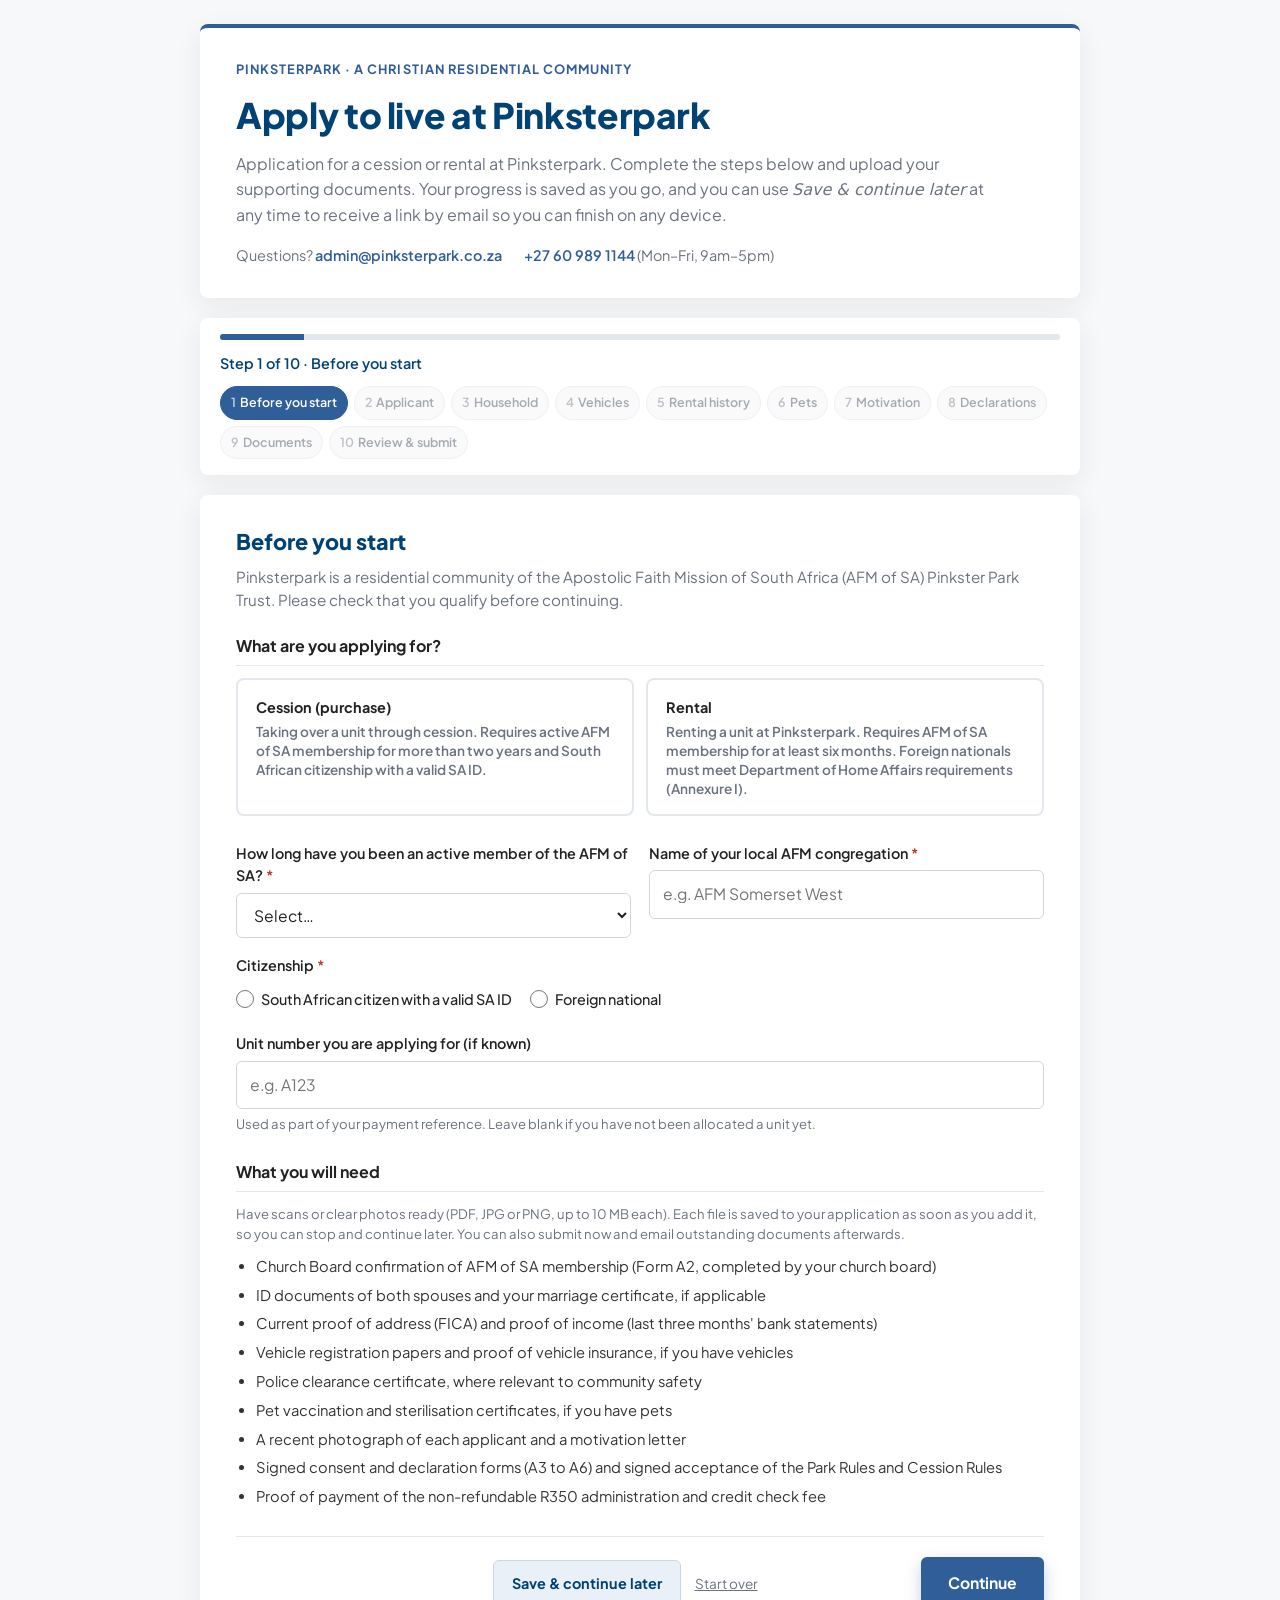
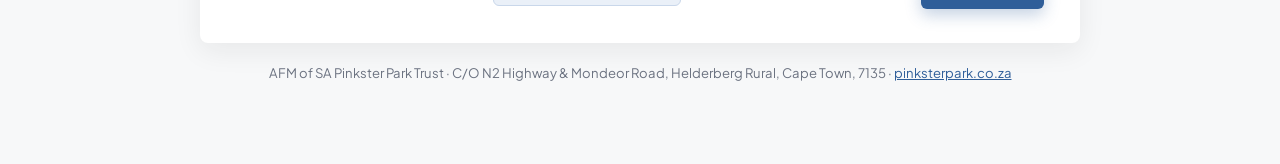
==== commit d7831aac: "Submit applications to the office and add save-and-continue drafts - New WordPress REST endpoint (wo" ====
--- a/application.html
+++ b/application.html
@@ -42,14 +42,7 @@
   .wrap { max-width: 880px; margin: 0 auto; }
 
   /* Header */
-  .hero {
-    background: var(--card);
-    border-radius: var(--radius);
-    box-shadow: var(--shadow);
-    padding: 32px 36px;
-    margin-bottom: 20px;
-    border-top: 4px solid var(--brand);
-  }
+  .hero { background: var(--card); border-radius: var(--radius); box-shadow: var(--shadow); padding: 32px 36px; margin-bottom: 20px; border-top: 4px solid var(--brand); }
   .hero .eyebrow { font-size: 0.8rem; font-weight: 700; letter-spacing: 0.08em; text-transform: uppercase; color: var(--brand); margin-bottom: 8px; }
   .hero h1 { font-size: clamp(1.6rem, 4vw, 2.2rem); font-weight: 800; letter-spacing: -0.01em; margin-bottom: 10px; color: var(--brand-dark); }
   .hero p { color: var(--muted); max-width: 64ch; }
@@ -64,6 +57,7 @@
   .banner.danger { background: var(--danger-soft); border-color: #f2c4bd; color: #8a2619; }
   .banner strong { font-weight: 700; }
   .banner ul { margin: 6px 0 0 18px; }
+  .banner a { color: inherit; font-weight: 600; }
 
   /* Progress */
   .progress { background: var(--card); border-radius: var(--radius); box-shadow: var(--shadow); padding: 16px 20px; margin-bottom: 20px; }
@@ -72,12 +66,7 @@
   .progress .label { font-size: 0.9rem; font-weight: 600; color: var(--brand-dark); display: flex; justify-content: space-between; gap: 12px; flex-wrap: wrap; }
   .progress .label .saved { font-weight: 500; color: var(--muted); font-size: 0.82rem; }
   .steps { display: flex; flex-wrap: wrap; gap: 6px; margin-top: 12px; }
-  .steps button {
-    font: inherit; font-size: 0.78rem; font-weight: 600;
-    border: 1px solid var(--line); background: var(--bg); color: var(--muted);
-    padding: 6px 10px; border-radius: 999px; cursor: pointer;
-    transition: background 0.15s, color 0.15s, border-color 0.15s;
-  }
+  .steps button { font: inherit; font-size: 0.78rem; font-weight: 600; border: 1px solid var(--line); background: var(--bg); color: var(--muted); padding: 6px 10px; border-radius: 999px; cursor: pointer; transition: background 0.15s, color 0.15s, border-color 0.15s; }
   .steps button.done { color: var(--brand-dark); border-color: var(--brand-line); background: var(--brand-soft); }
   .steps button.current { background: var(--brand); color: #fff; border-color: var(--brand); }
   .steps button:disabled { cursor: default; opacity: 0.6; }
@@ -90,6 +79,7 @@
   @keyframes fade { from { opacity: 0; transform: translateY(4px); } to { opacity: 1; transform: none; } }
   .panel h2 { font-size: 1.35rem; font-weight: 800; color: var(--brand-dark); margin-bottom: 6px; }
   .panel .sub { color: var(--muted); margin-bottom: 22px; font-size: 0.95rem; }
+  .panel .sub a { color: var(--brand); }
   h3 { font-size: 1rem; font-weight: 700; margin: 26px 0 12px; color: var(--text); padding-bottom: 6px; border-bottom: 1px solid var(--line); }
   h3.first { margin-top: 6px; }
 
@@ -99,9 +89,7 @@
   label, .lbl { font-weight: 600; font-size: 0.9rem; margin-bottom: 6px; }
   label.req::after, .lbl.req::after { content: " *"; color: var(--danger); }
   input[type="text"], input[type="email"], input[type="tel"], input[type="number"], input[type="date"], select, textarea {
-    width: 100%; font: inherit; font-size: 0.98rem;
-    padding: 11px 13px; border: 1px solid #cfd5df; border-radius: 6px; background: #fff; color: var(--text);
-    outline: none; transition: border-color 0.15s, box-shadow 0.15s;
+    width: 100%; font: inherit; font-size: 0.98rem; padding: 11px 13px; border: 1px solid #cfd5df; border-radius: 6px; background: #fff; color: var(--text); outline: none; transition: border-color 0.15s, box-shadow 0.15s;
   }
   textarea { min-height: 130px; resize: vertical; }
   input:focus, select:focus, textarea:focus { border-color: var(--brand); box-shadow: 0 0 0 3px rgba(47, 94, 153, 0.15); }
@@ -174,15 +162,15 @@
   .files li .icon { width: 34px; height: 34px; border-radius: 4px; background: var(--brand-soft); color: var(--brand-dark); display: grid; place-items: center; font-size: 0.62rem; font-weight: 800; flex: none; }
   .files li .name { flex: 1; min-width: 0; overflow: hidden; text-overflow: ellipsis; white-space: nowrap; }
   .files li .size { color: var(--muted); flex: none; }
+  .files li .status { flex: none; font-size: 0.75rem; font-weight: 700; }
+  .files li .status.up { color: var(--warn); }
+  .files li .status.ok { color: var(--ok); }
   .files li button { font: inherit; background: none; border: none; color: var(--danger); font-weight: 700; cursor: pointer; font-size: 1.1rem; line-height: 1; padding: 2px 6px; }
   .upload-err { font-size: 0.82rem; color: var(--danger); margin-top: 6px; }
   .doc-group-title { font-size: 0.8rem; font-weight: 700; text-transform: uppercase; letter-spacing: 0.06em; color: var(--muted); margin: 22px 0 10px; }
   .doc-group-title:first-child { margin-top: 0; }
 
   /* Info blocks */
-  .info-list { display: grid; grid-template-columns: repeat(auto-fit, minmax(240px, 1fr)); gap: 12px; margin: 14px 0 4px; }
-  .info-list .item { background: var(--bg); border-radius: var(--radius); padding: 14px 16px; font-size: 0.9rem; }
-  .info-list .item b { display: block; color: var(--brand-dark); margin-bottom: 4px; }
   ul.plain { padding-left: 20px; font-size: 0.92rem; color: #333; display: flex; flex-direction: column; gap: 6px; }
   .bank { background: var(--brand-soft); border: 1px solid var(--brand-line); border-radius: var(--radius); padding: 16px 20px; margin-top: 8px; }
   .bank dl { display: grid; grid-template-columns: max-content 1fr; gap: 6px 18px; font-size: 0.93rem; }
@@ -198,6 +186,7 @@
   .review-section dd { font-weight: 600; word-break: break-word; }
   .review-section .none { color: var(--muted); font-style: italic; font-size: 0.9rem; }
   .review-section ul { padding-left: 18px; font-size: 0.9rem; }
+  .review-section p.text { font-size: 0.9rem; white-space: pre-wrap; }
 
   /* Nav */
   .nav { display: flex; justify-content: space-between; align-items: center; gap: 12px; margin-top: 28px; padding-top: 20px; border-top: 1px solid var(--line); flex-wrap: wrap; }
@@ -207,10 +196,22 @@
   .btn.primary:disabled { opacity: 0.6; cursor: wait; box-shadow: none; }
   .btn.ghost { background: #fff; color: var(--brand-dark); border-color: #cfd5df; }
   .btn.ghost:hover { background: var(--bg); }
+  .btn.save { background: var(--brand-soft); color: var(--brand-dark); border-color: var(--brand-line); font-size: 0.9rem; padding: 11px 18px; }
+  .btn.save:hover { background: #dfe8f5; }
   .btn:active { transform: translateY(1px); }
   .nav .btn-text { font: inherit; font-size: 0.85rem; color: var(--muted); background: none; border: none; cursor: pointer; text-decoration: underline; }
+  .nav .mid { display: flex; gap: 14px; align-items: center; flex-wrap: wrap; justify-content: center; }
   .step-error { display: none; margin-top: 16px; }
   .step-error.show { display: block; }
+
+  /* Save & continue dialog */
+  dialog.dialog { border: none; border-radius: var(--radius); box-shadow: 0 24px 60px rgba(0,0,0,0.25); padding: 28px 30px; max-width: 520px; width: calc(100% - 32px); color: var(--text); font-family: inherit; }
+  dialog.dialog::backdrop { background: rgba(20, 30, 50, 0.45); }
+  dialog.dialog h3 { margin: 0 0 8px; border: none; padding: 0; font-size: 1.2rem; color: var(--brand-dark); }
+  dialog.dialog p { color: var(--muted); font-size: 0.93rem; margin-bottom: 16px; }
+  dialog.dialog .actions { display: flex; gap: 10px; justify-content: flex-end; margin-top: 18px; flex-wrap: wrap; }
+  dialog.dialog .link-box { font-size: 0.82rem; word-break: break-all; background: var(--bg); border-radius: 6px; padding: 8px 10px; margin-top: 8px; }
+  dialog.dialog .banner { margin: 14px 0 0; }
 
   /* Success */
   .success { text-align: center; padding: 20px 0 10px; }
@@ -236,9 +237,12 @@
     .steps { display: none; }
     .review-section dl { grid-template-columns: 1fr; gap: 2px 0; }
     .review-section dd { margin-bottom: 8px; }
-    .nav .btn { flex: 1 1 45%; text-align: center; }
+    .nav { flex-direction: column-reverse; align-items: stretch; }
+    .nav .btn { width: 100%; text-align: center; }
+    .nav .mid { order: 1; }
     .bank dl { grid-template-columns: 1fr; gap: 2px; }
     .bank dd { margin-bottom: 8px; }
+    dialog.dialog { padding: 22px 18px; }
   }
   @media print {
     body { background: #fff; padding: 0; }
@@ -253,16 +257,14 @@
   <header class="hero">
     <div class="eyebrow">Pinksterpark · A Christian Residential Community</div>
     <h1>Apply to live at Pinksterpark</h1>
-    <p>Application for a cession or rental at Pinksterpark. Complete the steps below and upload your supporting documents. Your answers are saved on this device as you go, so you can return later to finish.</p>
+    <p>Application for a cession or rental at Pinksterpark. Complete the steps below and upload your supporting documents. Your progress is saved as you go, and you can use <em>Save &amp; continue later</em> at any time to receive a link by email so you can finish on any device.</p>
     <div class="meta">
       <span>Questions? <a href="mailto:admin@pinksterpark.co.za">admin@pinksterpark.co.za</a></span>
       <span><a href="tel:+27609891144">+27 60 989 1144</a> (Mon–Fri, 9am–5pm)</span>
     </div>
   </header>
 
-  <div id="demoBanner" class="banner warn" style="display:none">
-    <strong>Preview mode.</strong> This form is not yet connected to the office. Submissions are shown on screen only and nothing is sent.
-  </div>
+  <div id="noticeBanner" class="banner" style="display:none"></div>
 
   <div class="progress" id="progress">
     <div class="bar"><span id="progressBar"></span></div>
@@ -322,13 +324,12 @@
       <div id="eligibilityNote" class="banner" style="display:none;margin-top:18px"></div>
 
       <h3>What you will need</h3>
-      <p class="hint" style="margin-bottom:10px">Have scans or clear photos ready (PDF, JPG or PNG, up to <span data-max-mb></span> MB each). You can also submit now and email outstanding documents afterwards.</p>
+      <p class="hint" style="margin-bottom:10px">Have scans or clear photos ready (PDF, JPG or PNG, up to <span data-max-mb></span> MB each). Each file is saved to your application as soon as you add it, so you can stop and continue later. You can also submit now and email outstanding documents afterwards.</p>
       <ul class="plain">
         <li>Church Board confirmation of AFM of SA membership (Form A2, completed by your church board)</li>
         <li>ID documents of both spouses and your marriage certificate, if applicable</li>
         <li>Current proof of address (FICA) and proof of income (last three months' bank statements)</li>
         <li>Vehicle registration papers and proof of vehicle insurance, if you have vehicles</li>
-        <li>Health certificate and medical disclosure (Pinkster Park does not have medical facilities)</li>
         <li>Police clearance certificate, where relevant to community safety</li>
         <li>Pet vaccination and sterilisation certificates, if you have pets</li>
         <li>A recent photograph of each applicant and a motivation letter</li>
@@ -385,7 +386,7 @@
           <label class="req" for="a_email">Email address</label>
           <input id="a_email" name="applicant.email" type="email" required autocomplete="email" />
           <div class="err">Please enter a valid email address.</div>
-          <div class="hint">We will send your application reference to this address.</div>
+          <div class="hint">We will send your application reference and any save-and-continue links to this address.</div>
         </div>
         <div class="field span2">
           <label class="req" for="a_address">Current residential address</label>
@@ -395,7 +396,7 @@
         <div class="field span2 photo-wrap">
           <span class="lbl req">Recent photograph of applicant</span>
           <div class="hint" style="margin:-2px 0 6px">A clear, recent head-and-shoulders photo for identification and internal records.</div>
-          <div data-uploader="photo_applicant" data-accept="image/*" data-required="1"></div>
+          <div data-uploader="photo_applicant" data-accept="image/*" data-single="1"></div>
         </div>
       </div>
     </section>
@@ -432,7 +433,7 @@
         </div>
         <div class="field span2 photo-wrap">
           <span class="lbl req">Recent photograph of spouse</span>
-          <div data-uploader="photo_spouse" data-accept="image/*" data-required="spouse"></div>
+          <div data-uploader="photo_spouse" data-accept="image/*" data-single="1"></div>
         </div>
       </div>
     </section>
@@ -660,24 +661,12 @@
           <textarea id="behaviourDisclosure" name="behaviour.disclosure" style="min-height:70px" placeholder="Brief particulars and present circumstances."></textarea>
         </div>
       </div>
-
-      <div class="consent-box check-group" data-group="medical">
-        <h4>Medical facilities</h4>
-        <div class="form-ref">Important notice</div>
-        <div class="checks">
-          <label><input type="checkbox" name="medical.ack" /> I understand that Pinkster Park does not have medical facilities and that a health certificate and medical disclosure form part of my application.</label>
-        </div>
-        <div class="err">Please acknowledge this notice.</div>
-      </div>
     </section>
 
     <!-- 10. DOCUMENTS -->
     <section class="panel" data-step="documents">
       <h2>Supporting documents</h2>
-      <p class="sub">Upload clear scans or photos (PDF, JPG or PNG, up to <span data-max-mb></span> MB each). Items marked <span class="chip req">Required</span> are needed before an interview can be scheduled. If you do not have everything yet, you can still submit and email the rest to <a href="mailto:admin@pinksterpark.co.za">admin@pinksterpark.co.za</a> with your reference number.</p>
-      <div class="banner info" style="margin-bottom:18px">
-        <strong>Your uploads are kept only while this page is open.</strong> Typed answers are saved on this device, but files cannot be. Please complete the upload step and submit in one sitting.
-      </div>
+      <p class="sub">Upload clear scans or photos (PDF, JPG or PNG, up to <span data-max-mb></span> MB each). Items marked <span class="chip req">Required</span> are needed before an interview can be scheduled. If you do not have everything yet, you can save and come back later, or submit now and email the rest to <a href="mailto:admin@pinksterpark.co.za">admin@pinksterpark.co.za</a> with your reference number.</p>
       <div id="docList" class="doc-list"></div>
     </section>
 
@@ -758,13 +747,31 @@
 
     <div class="nav" id="nav">
       <button type="button" class="btn ghost" id="backBtn">Back</button>
-      <button type="button" class="btn-text" id="resetBtn">Clear saved answers</button>
+      <div class="mid">
+        <button type="button" class="btn save" id="saveLaterBtn">Save &amp; continue later</button>
+        <button type="button" class="btn-text" id="resetBtn">Start over</button>
+      </div>
       <button type="button" class="btn primary" id="nextBtn">Continue</button>
     </div>
   </form>
 
   <footer class="note">AFM of SA Pinkster Park Trust · C/O N2 Highway &amp; Mondeor Road, Helderberg Rural, Cape Town, 7135 · <a href="https://pinksterpark.co.za" target="_blank" rel="noopener">pinksterpark.co.za</a></footer>
 </div>
+
+<dialog id="saveDialog" class="dialog" aria-labelledby="saveDialogTitle">
+  <h3 id="saveDialogTitle">Save and continue later</h3>
+  <p>Your answers and the documents you have uploaded so far are saved. We will email you a private link so you can pick up where you left off, on this or any other device. Saved applications are kept for 60 days.</p>
+  <div class="field">
+    <label class="req" for="saveEmail">Email address</label>
+    <input id="saveEmail" type="email" autocomplete="email" />
+    <div class="err">Please enter a valid email address.</div>
+  </div>
+  <div id="saveResult" class="banner ok" style="display:none"></div>
+  <div class="actions">
+    <button type="button" class="btn ghost" id="saveClose">Close</button>
+    <button type="button" class="btn primary" id="saveSend">Email me the link</button>
+  </div>
+</dialog>
 
 <!-- Row templates -->
 <template id="tpl-child">
@@ -829,21 +836,17 @@
   "use strict";
 
   /* =========================================================================
-   * CONFIGURATION — the only part that needs editing when wiring this page
-   * into pinksterpark.co.za. See APPLICATION-INTEGRATION.md.
+   * CONFIGURATION. The server side is wordpress/pinksterpark-application.php
+   * (installed on pinksterpark.co.za). See APPLICATION-INTEGRATION.md.
    * ========================================================================= */
   const CONFIG = {
-    // Where the completed application is POSTed as multipart/form-data.
-    // Leave empty for preview mode (nothing is sent; a banner says so).
-    endpoint: "",
-    // Optional extra headers for the endpoint (e.g. an API key or WP nonce).
-    headers: {},
+    apiBase: "https://pinksterpark.co.za/wp-json/pinksterpark/v1",
     adminEmail: "admin@pinksterpark.co.za",
     paymentEmail: "wilma@agspaarl.co.za",
     maxFileMB: 10,
     maxFilesPerDoc: 6,
     acceptDefault: ".pdf,.jpg,.jpeg,.png,.heic,.webp,.doc,.docx",
-    // Download links for the forms/annexures referenced on the page.
+    allowedExt: ["pdf", "jpg", "jpeg", "png", "heic", "heif", "webp", "doc", "docx"],
     links: {
       forms: "https://pinksterpark.co.za/documents/forms/",
       annexures: "https://pinksterpark.co.za/documents/annexures/",
@@ -857,7 +860,7 @@
       formA6: "https://pinksterpark.co.za/documents/forms/",
       formA8: "https://pinksterpark.co.za/documents/forms/"
     },
-    storageKey: "pinksterpark-application-draft-v1"
+    tokenKey: "pinksterpark-application-token"
   };
 
   /* ---------- Helpers ---------- */
@@ -867,7 +870,26 @@
   const esc = (s) => String(s ?? "").replace(/[&<>"']/g, (c) => ({ "&": "&amp;", "<": "&lt;", ">": "&gt;", '"': "&quot;", "'": "&#39;" }[c]));
   const fmtBytes = (b) => b > 1048576 ? (b / 1048576).toFixed(1) + " MB" : Math.max(1, Math.round(b / 1024)) + " KB";
   const todayISO = () => new Date().toISOString().slice(0, 10);
+  const timeNow = () => new Date().toLocaleTimeString([], { hour: "2-digit", minute: "2-digit" });
+  const rid = () => Math.random().toString(36).slice(2, 10);
   const val = (name) => { const el = form.elements[name]; if (!el) return ""; if (el instanceof RadioNodeList) return el.value; return el.type === "checkbox" ? el.checked : el.value.trim(); };
+  const hidden = (el) => !!el.closest("[style*='display:none'], [style*='display: none']");
+
+  function notice(kind, html) { const b = $("#noticeBanner"); if (!html) { b.style.display = "none"; return; } b.className = "banner " + kind; b.innerHTML = html; b.style.display = ""; }
+
+  /* ---------- API ---------- */
+  async function api(path, { method = "GET", json, form: fd } = {}) {
+    const opts = { method, headers: {} };
+    if (json) { opts.headers["Content-Type"] = "application/json"; opts.body = JSON.stringify(json); }
+    if (fd) opts.body = fd;
+    let res;
+    try { res = await fetch(CONFIG.apiBase + path, opts); }
+    catch (_) { throw new Error("Could not reach the server. Please check your internet connection and try again."); }
+    let body = null;
+    try { body = await res.json(); } catch (_) { /* no JSON body */ }
+    if (!res.ok) throw Object.assign(new Error((body && body.message) || `The server returned an error (${res.status}).`), { status: res.status, code: body && body.code });
+    return body;
+  }
 
   /* ---------- Steps ---------- */
   const STEPS = [
@@ -899,19 +921,48 @@
   }
   const activeSteps = () => STEPS.filter((s) => !s.when || s.when());
 
+  /* ---------- Draft on the server ---------- */
+  let token = null;
+  let saveTimer = null;
+  function rememberToken(t) { token = t; try { localStorage.setItem(CONFIG.tokenKey, t); } catch (_) {} }
+  function forgetToken() { token = null; try { localStorage.removeItem(CONFIG.tokenKey); } catch (_) {} }
+  function storedToken() { try { return localStorage.getItem(CONFIG.tokenKey); } catch (_) { return null; } }
+  let draftPromise = null;
+  function ensureDraft() {
+    if (token) return Promise.resolve(token);
+    if (!draftPromise) {
+      draftPromise = api("/draft", { method: "POST", json: { payload: buildPayload(), email: val("applicant.email") } })
+        .then((res) => { rememberToken(res.token); return token; })
+        .finally(() => { draftPromise = null; });
+    }
+    return draftPromise;
+  }
+  async function saveDraft({ notify = false, email } = {}) {
+    await ensureDraft();
+    const res = await api("/draft", { method: "POST", json: { token, payload: buildPayload(), email: email ?? val("applicant.email"), notify } });
+    $("#savedNote").textContent = "Saved " + timeNow();
+    return res;
+  }
+  function saveDraftQuietly() {
+    if (!token) return;
+    clearTimeout(saveTimer);
+    saveTimer = setTimeout(() => saveDraft().catch(() => { $("#savedNote").textContent = "Not saved: connection problem"; }), 400);
+  }
+
   /* ---------- Uploader component ---------- */
-  const files = {}; // key -> File[]
-  const uploaders = {}; // key -> {render}
+  const files = {};     // key -> [{ id, key, name, size, type, remote, uploading, preview }]
+  const uploaders = {}; // key -> { host, render }
+  const uploadsInProgress = () => Object.values(files).some((arr) => arr.some((f) => f.uploading));
 
   function makeUploader(host, key, opts = {}) {
     const accept = opts.accept || CONFIG.acceptDefault;
-    const multiple = opts.multiple !== false;
+    const single = !!opts.single;
     files[key] = files[key] || [];
     host.classList.add("uploader");
     host.innerHTML = `
       <div class="drop" tabindex="0" role="button" aria-label="Upload file">
-        <span><b>Choose ${multiple ? "files" : "a file"}</b> or drag &amp; drop here</span>
-        <input type="file" accept="${esc(accept)}" ${multiple ? "multiple" : ""} />
+        <span><b>Choose ${single ? "a file" : "files"}</b> or drag &amp; drop here</span>
+        <input type="file" accept="${esc(accept)}" ${single ? "" : "multiple"} />
       </div>
       <ul class="files"></ul>
       <div class="upload-err" hidden></div>`;
@@ -919,23 +970,40 @@
 
     const render = () => {
       list.innerHTML = files[key].map((f, i) => {
-        const isImg = f.type.startsWith("image/");
-        const thumb = isImg ? `<img alt="" src="${URL.createObjectURL(f)}" />` : `<span class="icon">${esc((f.name.split(".").pop() || "FILE").toUpperCase().slice(0, 4))}</span>`;
-        return `<li>${thumb}<span class="name" title="${esc(f.name)}">${esc(f.name)}</span><span class="size">${fmtBytes(f.size)}</span><button type="button" aria-label="Remove ${esc(f.name)}" data-i="${i}">×</button></li>`;
+        const thumb = f.preview ? `<img alt="" src="${f.preview}" />` : `<span class="icon">${esc((f.name.split(".").pop() || "FILE").toUpperCase().slice(0, 4))}</span>`;
+        const status = f.uploading ? `<span class="status up">Uploading…</span>` : `<span class="status ok">✓ Saved</span>`;
+        const remove = f.uploading ? "" : `<button type="button" aria-label="Remove ${esc(f.name)}" data-i="${i}">×</button>`;
+        return `<li>${thumb}<span class="name" title="${esc(f.name)}">${esc(f.name)}</span><span class="size">${fmtBytes(f.size)}</span>${status}${remove}</li>`;
       }).join("");
       host.dispatchEvent(new CustomEvent("files-changed", { bubbles: true }));
     };
-    const add = (incoming) => {
+    const showErr = (msgs) => { err.hidden = msgs.length === 0; err.textContent = msgs.join(" "); };
+    const add = async (incoming) => {
       const problems = [];
       for (const f of incoming) {
+        const ext = (f.name.split(".").pop() || "").toLowerCase();
+        if (!CONFIG.allowedExt.includes(ext)) { problems.push(`${f.name}: this file type is not allowed (use PDF, JPG, PNG, HEIC, WEBP, DOC or DOCX).`); continue; }
         if (f.size > CONFIG.maxFileMB * 1048576) { problems.push(`${f.name} is larger than ${CONFIG.maxFileMB} MB.`); continue; }
         if (files[key].some((x) => x.name === f.name && x.size === f.size)) continue;
-        if (!multiple) files[key] = [];
-        if (files[key].length >= CONFIG.maxFilesPerDoc) { problems.push(`You can upload at most ${CONFIG.maxFilesPerDoc} files here.`); break; }
-        files[key].push(f);
+        if (!single && files[key].length >= CONFIG.maxFilesPerDoc) { problems.push(`You can upload at most ${CONFIG.maxFilesPerDoc} files here.`); break; }
+        if (single) { files[key].filter((x) => x.remote).forEach((x) => api(`/draft/${token}/file/${x.id}`, { method: "DELETE" }).catch(() => {})); files[key] = []; }
+        const entry = { name: f.name, size: f.size, type: f.type, uploading: true, preview: f.type.startsWith("image/") ? URL.createObjectURL(f) : null };
+        files[key].push(entry);
+        render();
+        try {
+          await ensureDraft();
+          const fd = new FormData();
+          fd.append("key", key);
+          fd.append("file", f, f.name);
+          const res = await api(`/draft/${token}/file`, { method: "POST", form: fd });
+          Object.assign(entry, res, { uploading: false, remote: true });
+        } catch (e) {
+          files[key] = files[key].filter((x) => x !== entry);
+          problems.push(`${f.name}: ${e.message}`);
+        }
+        render();
       }
-      err.hidden = problems.length === 0; err.textContent = problems.join(" ");
-      render();
+      showErr(problems);
     };
     drop.addEventListener("click", () => input.click());
     drop.addEventListener("keydown", (e) => { if (e.key === "Enter" || e.key === " ") { e.preventDefault(); input.click(); } });
@@ -943,12 +1011,17 @@
     ["dragenter", "dragover"].forEach((ev) => drop.addEventListener(ev, (e) => { e.preventDefault(); drop.classList.add("over"); }));
     ["dragleave", "drop"].forEach((ev) => drop.addEventListener(ev, (e) => { e.preventDefault(); drop.classList.remove("over"); }));
     drop.addEventListener("drop", (e) => add(Array.from(e.dataTransfer.files)));
-    list.addEventListener("click", (e) => { const b = e.target.closest("button[data-i]"); if (!b) return; files[key].splice(+b.dataset.i, 1); render(); });
+    list.addEventListener("click", (e) => {
+      const b = e.target.closest("button[data-i]"); if (!b) return;
+      const [entry] = files[key].splice(+b.dataset.i, 1);
+      render();
+      if (entry && entry.remote && token) api(`/draft/${token}/file/${entry.id}`, { method: "DELETE" }).catch(() => showErr([`${entry.name} could not be removed from the server. Please try again.`]));
+    });
     uploaders[key] = { host, render };
     render();
     return uploaders[key];
   }
-  $$("[data-uploader]").forEach((h) => makeUploader(h, h.dataset.uploader, { accept: h.dataset.accept, multiple: !h.dataset.accept?.startsWith("image") }));
+  $$("[data-uploader]").forEach((h) => makeUploader(h, h.dataset.uploader, { accept: h.dataset.accept, single: !!h.dataset.single }));
 
   /* ---------- Document requirements (Annexure A + Form A1 checklist) ---------- */
   const L = CONFIG.links;
@@ -963,18 +1036,17 @@
 
     { group: "Address, income & affordability" },
     { key: "proof_of_address", title: "Current proof of address (FICA)", desc: "Municipal account, bank statement or similar, not older than three months.", required: () => true },
-    { key: "proof_of_income", title: "Proof of income", desc: "Your last three months' bank statements. Payslips or a pension statement may be added.", required: () => true, multiple: true },
+    { key: "proof_of_income", title: "Proof of income", desc: "Your last three months' bank statements. Payslips or a pension statement may be added.", required: () => true },
 
     { group: "Vehicles" },
-    { key: "vehicle_registration", title: "Vehicle registration papers", desc: "Registration certificate or licence disc for each vehicle, trailer or caravan listed.", show: () => ctx().vehicles, required: () => true, multiple: true },
-    { key: "vehicle_insurance", title: "Proof of vehicle insurance", desc: "Insurance schedule or confirmation letter for each vehicle.", show: () => ctx().vehicles, required: () => true, multiple: true },
-
-    { group: "Health & safety" },
-    { key: "health_certificate", title: "Health certificate and medical disclosure", desc: "Pinkster Park does not have medical facilities. A recent certificate from your doctor with any relevant medical disclosure.", required: () => true },
+    { key: "vehicle_registration", title: "Vehicle registration papers", desc: "Registration certificate or licence disc for each vehicle, trailer or caravan listed.", show: () => ctx().vehicles, required: () => true },
+    { key: "vehicle_insurance", title: "Proof of vehicle insurance", desc: "Insurance schedule or confirmation letter for each vehicle.", show: () => ctx().vehicles, required: () => true },
+
+    { group: "Community safety" },
     { key: "police_clearance", title: "Police clearance certificate", desc: () => ctx().criminalDisclosure ? "Required because a matter was disclosed in the declarations step. Please also attach court documents or sworn declarations where relevant." : "Issued by the SAPS Criminal Record Centre. Management may require this before your interview.", required: () => ctx().criminalDisclosure },
 
     { group: "Signed forms" },
-    { key: "signed_rules", title: () => ctx().type === "rental" ? "Signed acceptance of the Park Rules" : "Signed acceptance of the Park Rules and Cession Rules", desc: () => `Sign the acceptance page of the <a href="${L.parkRules}" target="_blank" rel="noopener">Park Rules</a>${ctx().type === "rental" ? "" : ` and the <a href="${L.cessionRules}" target="_blank" rel="noopener">Cession Rules</a>`} and upload the signed page(s).`, required: () => true, multiple: true },
+    { key: "signed_rules", title: () => ctx().type === "rental" ? "Signed acceptance of the Park Rules" : "Signed acceptance of the Park Rules and Cession Rules", desc: () => `Sign the acceptance page of the <a href="${L.parkRules}" target="_blank" rel="noopener">Park Rules</a>${ctx().type === "rental" ? "" : ` and the <a href="${L.cessionRules}" target="_blank" rel="noopener">Cession Rules</a>`} and upload the signed page(s).`, required: () => true },
     { key: "signed_a3", title: "Signed consent to process personal information (Form A3)", desc: () => `Signed by applicant, spouse (if applicable) and a witness. <a href="${L.formA3}" target="_blank" rel="noopener">Download Form A3</a>.`, required: () => true },
     { key: "signed_a4", title: "Signed consent for credit check and debt review (Form A4)", desc: () => `<a href="${L.formA4}" target="_blank" rel="noopener">Download Form A4</a>.`, required: () => true },
     { key: "signed_a5", title: "Signed criminal history declaration (Form A5)", desc: () => `<a href="${L.formA5}" target="_blank" rel="noopener">Download Form A5</a>.`, required: () => true },
@@ -982,7 +1054,7 @@
 
     { group: "Payment & other" },
     { key: "proof_of_payment", title: "Proof of payment of the R350 application fee", desc: "FNB, account 53751120263, branch 250655, reference UnitNr_Surname. You may also email it to " + CONFIG.paymentEmail + ".", required: () => true },
-    { key: "other", title: "Any other supporting documents", desc: "Anything else you would like us to consider, e.g. a reference letter from your pastor.", required: () => false, multiple: true }
+    { key: "other", title: "Any other supporting documents", desc: "Anything else you would like us to consider, e.g. a reference letter from your pastor.", required: () => false }
   ];
   const docDefs = DOCS.filter((d) => d.key);
   const call = (v) => typeof v === "function" ? v() : v;
@@ -992,7 +1064,6 @@
 
   function renderDocs() {
     const list = $("#docList");
-    // Preserve uploader hosts between renders so files/listeners survive.
     const existing = {};
     $$("[data-doc-host]", list).forEach((h) => (existing[h.dataset.docHost] = h));
     list.innerHTML = "";
@@ -1004,12 +1075,11 @@
       card.dataset.key = d.key;
       card.innerHTML = `<div class="doc-head"><div><div class="title">${esc(docTitle(d))}</div><div class="desc">${call(d.desc) || ""}</div></div><span class="chip"></span></div>`;
       let host = existing[d.key];
-      if (!host) { host = document.createElement("div"); host.dataset.docHost = d.key; makeUploader(host, d.key, { multiple: d.multiple !== false }); }
+      if (!host) { host = document.createElement("div"); host.dataset.docHost = d.key; makeUploader(host, d.key); }
       card.appendChild(host);
       list.appendChild(card);
     });
-    // Hide empty group titles
-    $$(".doc-group-title", list).forEach((t) => { let n = t.nextElementSibling; t.style.display = n && !n.dataset.group ? "" : "none"; });
+    $$(".doc-group-title", list).forEach((t) => { const n = t.nextElementSibling; t.style.display = n && !n.dataset.group ? "" : "none"; });
     updateDocStates();
   }
   function updateDocStates() {
@@ -1029,7 +1099,7 @@
     if (ctx().spouse && !(files.photo_spouse || []).length) out.unshift("Photograph of spouse");
     if (!ctx().motivationText && !(files.motivation_letter || []).length) out.push("Motivation letter (or written motivation)");
     if (ctx().pets) $$("#petRows .row-card").forEach((row, i) => {
-      ["photo", "vaccination", "sterilisation"].forEach((k) => { if (!(files[`pet_${row.dataset.uid}_${k}`] || []).length) out.push(`Pet ${i + 1}: ${k === "photo" ? "photo" : k === "vaccination" ? "vaccination record" : "proof of sterilisation"}`); });
+      ["photo", "vaccination", "sterilisation"].forEach((k) => { if (!(files[`pet_${row.dataset.pid}_${k}`] || []).length) out.push(`Pet ${i + 1}: ${k === "photo" ? "photo" : k === "vaccination" ? "vaccination record" : "proof of sterilisation"}`); });
     });
     return out;
   }
@@ -1038,19 +1108,25 @@
   /* ---------- Repeatable rows ---------- */
   const ROW_LIMITS = { child: 8, vehicle: 4, secondary: 4, ref: 4, pet: 4 };
   const ROW_HOST = { child: "childRows", vehicle: "vehicleRows", secondary: "secondaryRows", ref: "refRows", pet: "petRows" };
-  let uid = 0;
   function addRow(kind, data = {}) {
     const host = $("#" + ROW_HOST[kind]);
     if (host.children.length >= ROW_LIMITS[kind]) return null;
     const tpl = $("#tpl-" + (kind === "secondary" ? "vehicle" : kind));
     const node = tpl.content.firstElementChild.cloneNode(true);
     node.dataset.kind = kind;
-    node.dataset.uid = String(++uid);
     if (kind === "secondary") $(".kind", node).textContent = "Trailer / caravan";
     $$("[data-f]", node).forEach((el) => { if (data[el.dataset.f] != null) el.value = data[el.dataset.f]; });
-    $$("[data-pet-uploader]", node).forEach((h) => makeUploader(h, `pet_${node.dataset.uid}_${h.dataset.petUploader}`, { accept: h.dataset.accept, multiple: false }));
-    $("[data-remove]", node).addEventListener("click", () => { Object.keys(files).filter((k) => k.startsWith(`pet_${node.dataset.uid}_`)).forEach((k) => delete files[k]); node.remove(); renumber(kind); saveDraft(); });
-    if (kind === "pet") { const st = $('[data-f="sterilised"]', node); const warn = $(".pet-steril-warn", node); st.addEventListener("change", () => (warn.style.display = st.value === "No" ? "block" : "none")); }
+    if (kind === "pet") {
+      node.dataset.pid = data.pid || rid();
+      $$("[data-pet-uploader]", node).forEach((h) => makeUploader(h, `pet_${node.dataset.pid}_${h.dataset.petUploader}`, { accept: h.dataset.accept, single: true }));
+      const st = $('[data-f="sterilised"]', node); const warn = $(".pet-steril-warn", node);
+      const warnUpdate = () => (warn.style.display = st.value === "No" ? "block" : "none");
+      st.addEventListener("change", warnUpdate); warnUpdate();
+    }
+    $("[data-remove]", node).addEventListener("click", () => {
+      if (kind === "pet") Object.keys(files).filter((k) => k.startsWith(`pet_${node.dataset.pid}_`)).forEach((k) => { files[k].filter((f) => f.remote && token).forEach((f) => api(`/draft/${token}/file/${f.id}`, { method: "DELETE" }).catch(() => {})); delete files[k]; });
+      node.remove(); renumber(kind); saveDraftQuietly();
+    });
     host.appendChild(node);
     renumber(kind);
     return node;
@@ -1062,9 +1138,9 @@
     const btn = $(`[data-add="${kind}"]`); btn.disabled = host.children.length >= ROW_LIMITS[kind];
   }
   function rowsData(kind) {
-    return $$(".row-card", $("#" + ROW_HOST[kind])).map((r) => { const o = {}; $$("[data-f]", r).forEach((el) => (o[el.dataset.f] = el.value.trim())); if (kind === "pet") o._uid = r.dataset.uid; return o; });
-  }
-  $$("[data-add]").forEach((b) => b.addEventListener("click", () => { const n = addRow(b.dataset.add); if (n) { $("input,select", n)?.focus(); saveDraft(); } }));
+    return $$(".row-card", $("#" + ROW_HOST[kind])).map((r) => { const o = {}; $$("[data-f]", r).forEach((el) => (o[el.dataset.f] = el.value.trim())); if (kind === "pet") o.pid = r.dataset.pid; return o; });
+  }
+  $$("[data-add]").forEach((b) => b.addEventListener("click", () => { const n = addRow(b.dataset.add); if (n) { $("input,select", n)?.focus(); } }));
   Object.keys(ROW_HOST).forEach(renumber);
 
   /* ---------- Validation ---------- */
@@ -1081,10 +1157,9 @@
     const c = ctx();
     const need = (el) => el.hasAttribute("required") || (el.dataset.reqIf === "spouse" && c.spouse);
 
-    // Generic required fields in this panel
     $$("input, select, textarea", panel).forEach((el) => {
       if (el.type === "radio" || el.type === "checkbox" || el.type === "file") return;
-      if (el.closest(".row-card") || el.closest("[style*='display:none'], [style*='display: none']")) return;
+      if (el.closest(".row-card") || hidden(el)) return;
       const v = el.value.trim();
       let bad = need(el) && !v;
       if (!bad && v) {
@@ -1093,32 +1168,25 @@
       }
       ok = setInvalid(el, bad) && ok;
     });
-    // Radios
     const radioGroups = {};
-    $$("input[type=radio]", panel).forEach((r) => { if (!r.closest("[style*='display:none'], [style*='display: none']")) radioGroups[r.name] = r.name; });
-    Object.keys(radioGroups).forEach((name) => { const el = form.elements[name]; const first = $(`input[name="${name}"]`, panel); ok = setInvalid(first, !el.value) && ok; });
-    // Repeatable rows
+    $$("input[type=radio]", panel).forEach((r) => { if (!hidden(r)) radioGroups[r.name] = r; });
+    Object.entries(radioGroups).forEach(([name, first]) => { ok = setInvalid(first, !form.elements[name].value) && ok; });
     $$(".row-card", panel).forEach((row) => $$("[data-f][required]", row).forEach((el) => (ok = setInvalid(el, !el.value.trim()) && ok)));
 
     if (id === "start") {
       const note = $("#eligibilityNote");
       const m = val("afmMembership");
-      let msg = "", cls = "";
-      if (c.type === "cession" && m && m !== "gt2y") { msg = "<strong>Please note:</strong> cession applicants must have been active members of the AFM of SA for more than two years."; cls = "warn"; }
-      else if (c.type === "rental" && m === "lt6m") { msg = "<strong>Please note:</strong> rental applicants must have been members of the AFM of SA for at least six months."; cls = "warn"; }
-      if (c.type === "cession" && c.foreign) { msg += (msg ? "<br/>" : "") + "<strong>Please note:</strong> cession applicants must be South African citizens with a valid SA ID. Foreign nationals may apply to rent."; cls = "warn"; }
-      note.style.display = msg ? "" : "none"; note.className = "banner " + (cls || "info"); note.innerHTML = msg;
-      if (msg) {
-        // Hard stop for the two absolute criteria; everything else proceeds with the warning shown.
-        if ((c.type === "cession" && (m !== "gt2y" || c.foreign)) || (c.type === "rental" && m === "lt6m")) {
-          note.innerHTML += "<br/><br/>You may still submit, but the application is unlikely to meet the criteria in Annexure A. Please contact the office if you believe your circumstances are different.";
-        }
-      }
+      let msg = "";
+      if (c.type === "cession" && m && m !== "gt2y") msg = "<strong>Please note:</strong> cession applicants must have been active members of the AFM of SA for more than two years.";
+      else if (c.type === "rental" && m === "lt6m") msg = "<strong>Please note:</strong> rental applicants must have been members of the AFM of SA for at least six months.";
+      if (c.type === "cession" && c.foreign) msg += (msg ? "<br/>" : "") + "<strong>Please note:</strong> cession applicants must be South African citizens with a valid SA ID. Foreign nationals may apply to rent.";
+      if (msg) msg += "<br/><br/>You may still submit, but the application is unlikely to meet the criteria in Annexure A. Please contact the office if you believe your circumstances are different.";
+      note.style.display = msg ? "" : "none"; note.className = "banner warn"; note.innerHTML = msg;
     }
     if (id === "applicant") {
       const idEl = $("#a_id");
       if (idEl.value.trim() && !c.foreign && !SA_ID.test(idEl.value.trim())) ok = setInvalid(idEl, true) && ok;
-      if (!(files.photo_applicant || []).length) { ok = false; $("#a_id").closest(".grid").lastElementChild.classList.add("invalid"); }
+      if (!(files.photo_applicant || []).length) { ok = false; $('[data-uploader="photo_applicant"]').closest(".field").classList.add("invalid"); }
     }
     if (id === "spouse" && !(files.photo_spouse || []).length) { ok = false; $('[data-uploader="photo_spouse"]').closest(".field").classList.add("invalid"); }
     if (id === "household") {
@@ -1129,27 +1197,22 @@
     if (id === "pets" && c.pets) {
       if (!$$("#petRows .row-card").length) { ok = false; $("[data-add=pet]").focus(); $("#stepError").textContent = "Please add at least one pet or answer No."; }
       const g = $("#petChecks"); const all = $$("input[type=checkbox]", g).every((x) => x.checked); ok = setInvalid($("input", g), !all) && ok;
-      $$("#petRows .row-card").forEach((row) => ["photo", "vaccination", "sterilisation"].forEach((k) => { const h = $(`[data-pet-uploader="${k}"]`, row); const bad = !(files[`pet_${row.dataset.uid}_${k}`] || []).length; h.closest(".field").classList.toggle("invalid", bad); if (bad) ok = false; }));
+      $$("#petRows .row-card").forEach((row) => ["photo", "vaccination", "sterilisation"].forEach((k) => { const h = $(`[data-pet-uploader="${k}"]`, row); const bad = !(files[`pet_${row.dataset.pid}_${k}`] || []).length; h.closest(".field").classList.toggle("invalid", bad); if (bad) ok = false; }));
     }
-    if (id === "motivation") {
-      const bad = !c.motivationText && !(files.motivation_letter || []).length;
-      ok = setInvalid($("#motivation"), bad) && ok;
-    }
+    if (id === "motivation") ok = setInvalid($("#motivation"), !c.motivationText && !(files.motivation_letter || []).length) && ok;
     if (id === "declarations") {
       $$(".check-group[data-group]", panel).forEach((g) => {
         const boxes = $$("input[type=checkbox]", g).filter((b) => b.closest("label").style.display !== "none");
-        const all = boxes.every((b) => b.checked); ok = setInvalid(boxes[0], !all) && ok;
+        ok = setInvalid(boxes[0], !boxes.every((b) => b.checked)) && ok;
       });
       if (c.criminalDisclosure) ok = setInvalid($("#criminalDisclosure"), !val("criminal.disclosure")) && ok;
     }
     if (id === "review") {
-      const sig = val("signature.applicant").toLowerCase().replace(/\s+/g, " ");
-      const nm = val("applicant.fullName").toLowerCase().replace(/\s+/g, " ");
-      ok = setInvalid($("#sig_name"), !sig || sig !== nm) && ok;
+      const norm = (s) => s.toLowerCase().replace(/\s+/g, " ").trim();
+      ok = setInvalid($("#sig_name"), !val("signature.applicant") || norm(val("signature.applicant")) !== norm(val("applicant.fullName"))) && ok;
       const g = $("#finalConsentGroup");
       const needAck = $("#outstandingAck").style.display !== "none";
-      const good = val("signature.confirm") && (!needAck || val("signature.outstandingAck"));
-      ok = setInvalid($("input", g), !good) && ok;
+      ok = setInvalid($("input", g), !(val("signature.confirm") && (!needAck || val("signature.outstandingAck")))) && ok;
     }
     return ok;
   }
@@ -1168,67 +1231,93 @@
     if (id === "documents") renderDocs();
     if (id === "review") renderReview();
     if (id === "declarations") { const cession = ctx().type !== "rental"; $("#cessionRulesCheck").style.display = cession ? "" : "none"; $("#cessionRulesRef").style.display = cession ? "" : "none"; }
-    if (id === "spouse" || id === "applicant") { $("#a_idAlt").textContent = ctx().foreign ? "(or passport number)" : ""; }
-    // Progress
+    if (id === "spouse" || id === "applicant") $("#a_idAlt").textContent = ctx().foreign ? "(or passport number)" : "";
     $("#progressBar").style.width = Math.round(((current + 1) / steps.length) * 100) + "%";
     $("#progressLabel").textContent = `Step ${current + 1} of ${steps.length} · ${steps[current].title}`;
     $("#stepPills").innerHTML = steps.map((s, k) => `<button type="button" data-go="${k}" class="${k === current ? "current" : k <= furthest ? "done" : ""}" ${k > furthest ? "disabled" : ""}><span class="n">${k + 1}</span>${esc(s.title)}</button>`).join("");
-    window.scrollTo({ top: $("#progress").offsetTop - 12, behavior: "smooth" });
+    const top = $("#progress").offsetTop - 12;
+    if (window.parent !== window) window.parent.postMessage({ type: "pinksterpark-application:scroll", top }, "*");
+    else window.scrollTo({ top, behavior: "smooth" });
     postHeight();
   }
-  $("#stepPills").addEventListener("click", (e) => { const b = e.target.closest("[data-go]"); if (b && !b.disabled) showStep(+b.dataset.go); });
-  $("#backBtn").addEventListener("click", () => showStep(current - 1));
+  $("#stepPills").addEventListener("click", (e) => { const b = e.target.closest("[data-go]"); if (b && !b.disabled) { showStep(+b.dataset.go); saveDraftQuietly(); } });
+  $("#backBtn").addEventListener("click", () => { showStep(current - 1); saveDraftQuietly(); });
   $("#nextBtn").addEventListener("click", async () => {
     const id = activeSteps()[current].id;
+    if (uploadsInProgress()) { $("#stepError").textContent = "Please wait for your uploads to finish."; $("#stepError").classList.add("show"); return; }
     if (!validateStep(id)) { $("#stepError").classList.add("show"); $(".invalid", $(`.panel[data-step="${id}"]`))?.scrollIntoView({ behavior: "smooth", block: "center" }); return; }
-    saveDraft();
     if (id === "review") {
-      // Re-check every earlier step in case something was edited after it was first completed.
       const steps = activeSteps();
       const bad = steps.findIndex((s) => s.id !== "review" && !validateStep(s.id));
       if (bad >= 0) { showStep(bad); $("#stepError").textContent = "Please complete the highlighted fields, then return to Review & submit."; $("#stepError").classList.add("show"); return; }
       return submit();
     }
     showStep(current + 1);
+    // Create the server-side draft after the first step so progress survives a closed tab.
+    if (!token) ensureDraft().then(() => { $("#savedNote").textContent = "Saved " + timeNow(); }).catch(() => {});
+    else saveDraftQuietly();
   });
   form.addEventListener("submit", (e) => e.preventDefault());
   form.addEventListener("keydown", (e) => { if (e.key === "Enter" && e.target.tagName !== "TEXTAREA" && e.target.type !== "button") e.preventDefault(); });
 
   /* ---------- Dynamic bits ---------- */
+  function syncDynamic() {
+    $("#petSection").style.display = ctx().pets ? "" : "none";
+    $("#criminalDisclosureField").style.display = ctx().criminalDisclosure ? "" : "none";
+    $("#sigSpouseField").style.display = ctx().spouse ? "" : "none";
+    $("#motivationCount").textContent = val("motivation").length;
+  }
   form.addEventListener("change", (e) => {
     const n = e.target.name;
-    if (n === "hasPets") $("#petSection").style.display = ctx().pets ? "" : "none";
     if (n === "hasPets" && ctx().pets && !$$("#petRows .row-card").length) addRow("pet");
-    if (n === "criminal.hasDisclosure") $("#criminalDisclosureField").style.display = ctx().criminalDisclosure ? "" : "none";
     if (n === "applicant.maritalStatus" && e.target.value === "Married" && !val("hasSpouse")) form.elements.hasSpouse.value = "yes";
-    if (n === "hasSpouse") $("#sigSpouseField").style.display = ctx().spouse ? "" : "none";
-    if (n === "applicationType" || n === "afmMembership" || n === "citizenship") { $("#eligibilityNote").style.display = "none"; }
-    saveDraft();
+    if (n === "applicationType" || n === "afmMembership" || n === "citizenship") $("#eligibilityNote").style.display = "none";
+    syncDynamic();
+    saveDraftQuietly();
   });
-  form.addEventListener("input", (e) => { if (e.target.id === "motivation") $("#motivationCount").textContent = e.target.value.length; saveDraftSoon(); });
-
-  /* ---------- Review ---------- */
-  function dl(pairs) { const rows = pairs.filter(([, v]) => v !== "" && v != null && v !== false).map(([k, v]) => `<dt>${esc(k)}</dt><dd>${esc(v === true ? "Yes" : v)}</dd>`); return rows.length ? `<dl>${rows.join("")}</dl>` : `<p class="none">Nothing entered.</p>`; }
-  function section(title, step, body) { return `<div class="review-section"><h4>${esc(title)}<button type="button" data-edit="${step}">Edit</button></h4>${body}</div>`; }
-  function renderReview() {
+  form.addEventListener("input", (e) => { if (e.target.id === "motivation") $("#motivationCount").textContent = e.target.value.length; });
+
+  /* ---------- Summary (used for the review step and sent to the office) ---------- */
+  function labelForKey(k) {
+    if (k === "photo_applicant") return "Photo of applicant";
+    if (k === "photo_spouse") return "Photo of spouse";
+    if (k === "motivation_letter") return "Motivation letter";
+    const m = k.match(/^pet_(\w+)_(\w+)$/);
+    if (m) { const i = $$("#petRows .row-card").findIndex((r) => r.dataset.pid === m[1]); return `Pet ${i >= 0 ? i + 1 : ""} ${m[2] === "photo" ? "photo" : m[2] === "vaccination" ? "vaccination record" : "proof of sterilisation"}`.replace("  ", " "); }
+    const d = docDefs.find((x) => x.key === k); return d ? docTitle(d) : k;
+  }
+  function summaryData() {
     const c = ctx();
     const typeLabel = { cession: "Cession (purchase)", rental: "Rental" }[c.type] || "";
     const afm = { "lt6m": "Less than 6 months", "6m-2y": "6 months to 2 years", "gt2y": "More than 2 years" }[val("afmMembership")] || "";
     const children = rowsData("child"), veh = rowsData("vehicle"), sec = rowsData("secondary"), refs = rowsData("ref"), pets = rowsData("pet");
-    const list = (arr, f) => arr.length ? `<ul>${arr.map((x) => `<li>${esc(f(x))}</li>`).join("")}</ul>` : `<p class="none">None.</p>`;
+    const rows = (pairs) => pairs.filter(([, v]) => v !== "" && v != null && v !== false).map(([k, v]) => [k, v === true ? "Yes" : String(v)]);
+    const S = [];
+    S.push({ title: "Application", step: "start", rows: rows([["Applying for", typeLabel], ["AFM of SA membership", afm], ["Congregation", val("congregation")], ["Citizenship", c.foreign ? "Foreign national" : "South African"], ["Unit number", val("unitNr")]]) });
+    S.push({ title: "Applicant", step: "applicant", rows: rows([["Full name", val("applicant.fullName")], ["ID number", val("applicant.idNumber")], ["Date of birth", val("applicant.dateOfBirth")], ["Marital status", val("applicant.maritalStatus")], ["Mobile", val("applicant.mobile")], ["Email", val("applicant.email")], ["Address", val("applicant.address")]]) });
+    if (c.spouse) S.push({ title: "Spouse", step: "spouse", rows: rows([["Full name", val("spouse.fullName")], ["ID / passport", val("spouse.idNumber")], ["Date of birth", val("spouse.dateOfBirth")], ["Mobile", val("spouse.mobile")], ["Email", val("spouse.email")]]) });
+    S.push({ title: "Household", step: "household", items: children.map((x) => `${x.name} · ${x.gender} · born ${x.dob}${x.idNumber ? " · " + x.idNumber : ""}`), rows: rows([["Total occupants", val("totalOccupants")]]), emptyText: "No children." });
+    S.push({ title: "Vehicles", step: "vehicles", items: [...veh.map((v) => `Vehicle: ${v.make} (${v.year}, ${v.colour}) · ${v.registration.toUpperCase()}`), ...sec.map((v) => `Trailer/caravan: ${v.make} (${v.year}, ${v.colour}) · ${v.registration.toUpperCase()}`)], emptyText: "None." });
+    S.push({ title: "Rental history & references", step: "history", items: refs.map((r) => `${r.name} · ${r.mobile}${r.from || r.to ? ` · ${r.from || "?"} to ${r.to || "?"}` : ""}${r.rental ? ` · R${r.rental}/month` : ""}`), rows: rows([["Comments", val("historyNote")]]), emptyText: "None." });
+    S.push({ title: "Pets", step: "pets", items: c.pets ? pets.map((p) => `${p.name} · ${p.type}${p.breed ? " (" + p.breed + ")" : ""} · ${p.sex} · ${p.size} · sterilised: ${p.sterilised} · vaccinated: ${p.vaccinated}${p.microchip ? " · chip: " + p.microchip : ""}`) : [], emptyText: "No pets." });
+    S.push({ title: "Motivation", step: "motivation", text: val("motivation"), emptyText: (files.motivation_letter || []).length ? "Motivation letter uploaded." : "" });
+    S.push({ title: "Declarations & consents", step: "declarations", rows: rows([["Applicant declaration", "Confirmed"], ["Park Rules" + (c.type === "rental" ? "" : " & Cession Rules"), "Accepted"], ["POPIA consent", "Given"], ["Credit check consent", "Given"], ["Financial disclosure", val("credit.disclosure")], ["Criminal history declaration", c.criminalDisclosure ? "Disclosure made" : "Nothing to disclose"], ["Criminal disclosure", c.criminalDisclosure ? val("criminal.disclosure") : ""], ["Behavioural risk declaration", val("behaviour.disclosure") ? "Disclosure made" : "Nothing to disclose"], ["Behavioural disclosure", val("behaviour.disclosure")]]) });
+    S.push({ title: "Signature", step: "review", rows: rows([["Signed by", val("signature.applicant")], ["Spouse", val("signature.spouse")], ["Place", val("signature.place")], ["Date", val("signature.date")]]) });
+    return S;
+  }
+  function renderReview() {
+    const S = summaryData().filter((s) => s.step !== "review");
+    const html = S.map((s) => {
+      let body = "";
+      if (s.items && s.items.length) body += `<ul>${s.items.map((x) => `<li>${esc(x)}</li>`).join("")}</ul>`;
+      if (s.rows && s.rows.length) body += `<dl>${s.rows.map(([k, v]) => `<dt>${esc(k)}</dt><dd>${esc(v)}</dd>`).join("")}</dl>`;
+      if (s.text) body += `<p class="text">${esc(s.text)}</p>`;
+      if (!body) body = `<p class="none">${esc(s.emptyText || "Nothing entered.")}</p>`;
+      return `<div class="review-section"><h4>${esc(s.title)}<button type="button" data-edit="${s.step}">Edit</button></h4>${body}</div>`;
+    }).join("");
     const allFiles = Object.entries(files).filter(([, v]) => v.length);
-    let html = "";
-    html += section("Application", "start", dl([["Applying for", typeLabel], ["AFM of SA membership", afm], ["Congregation", val("congregation")], ["Citizenship", c.foreign ? "Foreign national" : "South African"], ["Unit number", val("unitNr")]]));
-    html += section("Applicant", "applicant", dl([["Full name", val("applicant.fullName")], ["ID number", val("applicant.idNumber")], ["Date of birth", val("applicant.dateOfBirth")], ["Marital status", val("applicant.maritalStatus")], ["Mobile", val("applicant.mobile")], ["Email", val("applicant.email")], ["Address", val("applicant.address")]]));
-    if (c.spouse) html += section("Spouse", "spouse", dl([["Full name", val("spouse.fullName")], ["ID / passport", val("spouse.idNumber")], ["Date of birth", val("spouse.dateOfBirth")], ["Mobile", val("spouse.mobile")], ["Email", val("spouse.email")]]));
-    html += section("Household", "household", list(children, (x) => `${x.name} · ${x.gender} · born ${x.dob}${x.idNumber ? " · " + x.idNumber : ""}`) + dl([["Total occupants", val("totalOccupants")]]));
-    html += section("Vehicles", "vehicles", list([...veh.map((v) => ({ ...v, k: "Vehicle" })), ...sec.map((v) => ({ ...v, k: "Trailer/caravan" }))], (v) => `${v.k}: ${v.make} (${v.year}, ${v.colour}) · ${v.registration.toUpperCase()}`));
-    html += section("Rental history & references", "history", list(refs, (r) => `${r.name} · ${r.mobile}${r.from || r.to ? ` · ${r.from || "?"} to ${r.to || "?"}` : ""}${r.rental ? ` · R${r.rental}/month` : ""}`) + (val("historyNote") ? dl([["Comments", val("historyNote")]]) : ""));
-    html += section("Pets", "pets", c.pets ? list(pets, (p) => `${p.name} · ${p.type}${p.breed ? " (" + p.breed + ")" : ""} · ${p.sex} · ${p.size} · sterilised: ${p.sterilised} · vaccinated: ${p.vaccinated}`) : `<p class="none">No pets.</p>`);
-    html += section("Motivation", "motivation", val("motivation") ? `<p style="font-size:0.9rem;white-space:pre-wrap">${esc(val("motivation"))}</p>` : `<p class="none">Motivation letter uploaded.</p>`);
-    html += section("Declarations & consents", "declarations", dl([["Applicant declaration", "Confirmed"], ["Park Rules" + (c.type === "rental" ? "" : " & Cession Rules"), "Accepted"], ["POPIA consent", "Given"], ["Credit check consent", "Given"], ["Criminal history declaration", c.criminalDisclosure ? "Disclosure made" : "Nothing to disclose"], ["Behavioural risk declaration", val("behaviour.disclosure") ? "Disclosure made" : "Nothing to disclose"]]));
-    html += section("Documents uploaded", "documents", allFiles.length ? `<ul>${allFiles.map(([k, v]) => `<li>${esc(labelForKey(k))}: ${v.map((f) => esc(f.name)).join(", ")}</li>`).join("")}</ul>` : `<p class="none">No documents uploaded.</p>`);
-    $("#reviewBody").innerHTML = html;
+    const docsHtml = allFiles.length ? `<ul>${allFiles.map(([k, v]) => `<li>${esc(labelForKey(k))}: ${v.map((f) => esc(f.name)).join(", ")}</li>`).join("")}</ul>` : `<p class="none">No documents uploaded.</p>`;
+    $("#reviewBody").innerHTML = html + `<div class="review-section"><h4>Documents uploaded<button type="button" data-edit="documents">Edit</button></h4>${docsHtml}</div>`;
     $$("[data-edit]", $("#reviewBody")).forEach((b) => b.addEventListener("click", () => showStep(activeSteps().findIndex((s) => s.id === b.dataset.edit))));
 
     const missing = missingRequiredDocs();
@@ -1240,105 +1329,112 @@
     const surname = (val("applicant.fullName").trim().split(/\s+/).pop() || "Surname");
     $("#payRef").textContent = `${val("unitNr") || "UnitNr"}_${surname}`;
     $("#sig_date").value = todayISO();
-    $("#sigSpouseField").style.display = c.spouse ? "" : "none";
-  }
-  function labelForKey(k) {
-    if (k === "photo_applicant") return "Photo of applicant";
-    if (k === "photo_spouse") return "Photo of spouse";
-    if (k === "motivation_letter") return "Motivation letter";
-    const m = k.match(/^pet_(\d+)_(\w+)$/);
-    if (m) { const i = $$("#petRows .row-card").findIndex((r) => r.dataset.uid === m[1]); return `Pet ${i + 1} ${m[2]}`; }
-    const d = docDefs.find((x) => x.key === k); return d ? docTitle(d) : k;
-  }
-
-  /* ---------- Payload & submit ---------- */
+    $("#sigSpouseField").style.display = ctx().spouse ? "" : "none";
+  }
+
+  /* ---------- Payload ---------- */
   function collect() {
     const data = {};
     for (const el of form.elements) {
       if (!el.name || el.closest(".row-card")) continue;
       if (el.type === "radio") { if (el.checked) data[el.name] = el.value; else if (!(el.name in data)) data[el.name] = ""; }
       else if (el.type === "checkbox") data[el.name] = el.checked;
-      else data[el.name] = el.value.trim();
+      else if (el.type !== "file") data[el.name] = el.value.trim();
     }
-    const pets = rowsData("pet").map((p, i) => ({ ...p, files: ["photo", "vaccination", "sterilisation"].reduce((o, k) => (o[k] = (files[`pet_${p._uid}_${k}`] || []).map((f) => f.name), o), {}) }));
-    pets.forEach((p) => delete p._uid);
-    return { ...data, children: rowsData("child"), vehicles: rowsData("vehicle"), secondaryVehicles: rowsData("secondary"), references: rowsData("ref"), pets };
-  }
-  function makeRef() { const d = new Date(); const ymd = d.toISOString().slice(0, 10).replace(/-/g, ""); const r = Math.random().toString(36).slice(2, 6).toUpperCase(); return `PP-${ymd}-${r}`; }
-
+    return { ...data, children: rowsData("child"), vehicles: rowsData("vehicle"), secondaryVehicles: rowsData("secondary"), references: rowsData("ref"), pets: rowsData("pet") };
+  }
+  function buildPayload() {
+    const fileLabels = {};
+    Object.keys(files).forEach((k) => { if (files[k].length) fileLabels[k] = labelForKey(k); });
+    return { ...collect(), progress: { current: activeSteps()[current]?.id || "start", furthest }, summary: summaryData(), fileLabels, outstandingDocuments: missingRequiredDocs(), source: location.href, savedAt: new Date().toISOString() };
+  }
+  function applyPayload(d) {
+    Object.entries(d).forEach(([k, v]) => { const el = form.elements[k]; if (!el || Array.isArray(v) || (v && typeof v === "object")) return; if (el instanceof RadioNodeList) el.value = v; else if (el.type === "checkbox") el.checked = !!v; else el.value = v; });
+    ["signature.confirm", "signature.outstandingAck"].forEach((n) => { if (form.elements[n]) form.elements[n].checked = false; });
+    (d.children || []).forEach((r) => addRow("child", r)); (d.vehicles || []).forEach((r) => addRow("vehicle", r)); (d.secondaryVehicles || []).forEach((r) => addRow("secondary", r)); (d.references || []).forEach((r) => addRow("ref", r)); (d.pets || []).forEach((r) => addRow("pet", r));
+    syncDynamic();
+  }
+
+  /* ---------- Submit ---------- */
   async function submit() {
     const btn = $("#nextBtn"), errBox = $("#submitError");
     errBox.style.display = "none";
     btn.disabled = true; btn.textContent = "Submitting…";
-    const reference = makeRef();
-    const payload = { reference, submittedAt: new Date().toISOString(), source: location.href, outstandingDocuments: missingRequiredDocs(), ...collect() };
-    const fd = new FormData();
-    fd.append("reference", reference);
-    fd.append("payload", JSON.stringify(payload));
-    Object.entries(files).forEach(([key, arr]) => arr.forEach((f) => fd.append(`files[${key}][]`, f, f.name)));
     try {
-      if (CONFIG.endpoint) {
-        const res = await fetch(CONFIG.endpoint, { method: "POST", body: fd, headers: CONFIG.headers });
-        if (!res.ok) throw new Error(`Server responded ${res.status}`);
-        let body = {}; try { body = await res.json(); } catch (_) { /* non-JSON response is fine */ }
-        finish(body.reference || reference, body.message);
-      } else {
-        console.info("[Pinksterpark application] Preview mode payload:", payload, "files:", Object.fromEntries(Object.entries(files).map(([k, v]) => [k, v.map((f) => f.name)])));
-        await new Promise((r) => setTimeout(r, 600));
-        finish(reference, "Preview mode: nothing was sent.");
-      }
+      await ensureDraft();
+      const res = await api(`/draft/${token}/submit`, { method: "POST", json: { payload: buildPayload() } });
+      forgetToken();
+      finish(res.reference, res.message);
     } catch (err) {
-      console.error(err);
       errBox.style.display = "";
-      errBox.innerHTML = `<strong>We could not send your application.</strong> Please check your connection and try again. If the problem continues, email your documents to <a href="mailto:${CONFIG.adminEmail}">${CONFIG.adminEmail}</a>.`;
+      errBox.innerHTML = `<strong>We could not send your application.</strong> ${esc(err.message)} If the problem continues, please contact <a href="mailto:${CONFIG.adminEmail}">${CONFIG.adminEmail}</a>.`;
       btn.disabled = false; btn.textContent = "Submit application";
     }
   }
   function finish(reference, message) {
     $("#doneRef").textContent = reference;
     $("#doneRefPay").textContent = $("#payRef").textContent;
-    $("#doneEmailNote").textContent = message || `A confirmation will be sent to ${val("applicant.email")}.`;
+    $("#doneEmailNote").textContent = message || "";
     $$(".panel").forEach((p) => p.classList.toggle("active", p.dataset.step === "done"));
     $("#nav").style.display = "none"; $("#progress").style.display = "none";
-    try { localStorage.removeItem(CONFIG.storageKey); } catch (_) {}
-    window.scrollTo({ top: 0, behavior: "smooth" });
+    if (window.parent !== window) window.parent.postMessage({ type: "pinksterpark-application:scroll", top: 0 }, "*");
+    else window.scrollTo({ top: 0, behavior: "smooth" });
     postHeight();
   }
   $("#printBtn").addEventListener("click", () => { $$(".panel").forEach((p) => p.classList.toggle("active", p.dataset.step === "review" || p.dataset.step === "done")); window.print(); $$(".panel").forEach((p) => p.classList.toggle("active", p.dataset.step === "done")); });
-  $("#newAppBtn").addEventListener("click", () => location.reload());
-
-  /* ---------- Draft persistence (text only; files cannot be stored) ---------- */
-  let saveTimer;
-  function saveDraftSoon() { clearTimeout(saveTimer); saveTimer = setTimeout(saveDraft, 500); }
-  function saveDraft() {
+  $("#newAppBtn").addEventListener("click", () => { forgetToken(); location.replace(location.pathname + (location.search.includes("embed=1") ? "?embed=1" : "")); });
+
+  /* ---------- Save & continue later ---------- */
+  const dlg = $("#saveDialog");
+  function openDialog() {
+    $("#saveEmail").value = val("applicant.email");
+    $("#saveResult").style.display = "none";
+    $("#saveEmail").closest(".field").classList.remove("invalid");
+    $("#saveSend").disabled = false; $("#saveSend").textContent = "Email me the link";
+    if (typeof dlg.showModal === "function") dlg.showModal(); else dlg.setAttribute("open", "");
+  }
+  function closeDialog() { if (dlg.open) dlg.close(); else dlg.removeAttribute("open"); }
+  $("#saveLaterBtn").addEventListener("click", openDialog);
+  $("#saveClose").addEventListener("click", closeDialog);
+  $("#saveSend").addEventListener("click", async () => {
+    const email = $("#saveEmail").value.trim();
+    const bad = !EMAIL.test(email);
+    $("#saveEmail").closest(".field").classList.toggle("invalid", bad);
+    if (bad) return;
+    const btn = $("#saveSend"); btn.disabled = true; btn.textContent = "Saving…";
     try {
-      const d = collect();
-      delete d["signature.confirm"]; delete d["signature.outstandingAck"];
-      d.pets = d.pets.map((p) => { const { files: _f, ...rest } = p; return rest; });
-      localStorage.setItem(CONFIG.storageKey, JSON.stringify({ savedAt: Date.now(), current: activeSteps()[current]?.id, furthest, data: d }));
-      $("#savedNote").textContent = "Saved on this device " + new Date().toLocaleTimeString([], { hour: "2-digit", minute: "2-digit" });
-    } catch (_) { /* storage unavailable (private mode etc.) */ }
-  }
-  function loadDraft() {
-    let saved; try { saved = JSON.parse(localStorage.getItem(CONFIG.storageKey) || "null"); } catch (_) { return false; }
-    if (!saved || !saved.data) return false;
-    const d = saved.data;
-    Object.entries(d).forEach(([k, v]) => { const el = form.elements[k]; if (!el || Array.isArray(v) || typeof v === "object") return; if (el instanceof RadioNodeList) el.value = v; else if (el.type === "checkbox") el.checked = !!v; else el.value = v; });
-    (d.children || []).forEach((r) => addRow("child", r)); (d.vehicles || []).forEach((r) => addRow("vehicle", r)); (d.secondaryVehicles || []).forEach((r) => addRow("secondary", r)); (d.references || []).forEach((r) => addRow("ref", r)); (d.pets || []).forEach((r) => addRow("pet", r));
-    $("#petSection").style.display = ctx().pets ? "" : "none";
-    $("#criminalDisclosureField").style.display = ctx().criminalDisclosure ? "" : "none";
-    $("#motivationCount").textContent = val("motivation").length;
-    furthest = Math.min(saved.furthest || 0, activeSteps().length - 1);
-    const idx = activeSteps().findIndex((s) => s.id === saved.current);
-    showStep(idx >= 0 ? idx : 0);
-    $("#savedNote").textContent = "Draft restored from " + new Date(saved.savedAt).toLocaleDateString();
-    return true;
-  }
+      if (!val("applicant.email")) form.elements["applicant.email"].value = email;
+      const res = await saveDraft({ notify: true, email });
+      const box = $("#saveResult");
+      box.className = "banner ok";
+      box.innerHTML = (res.emailSent ? `<strong>Saved.</strong> We have emailed your link to <b>${esc(email)}</b>. You can close this page now and continue later from the link.` : `<strong>Saved.</strong> We could not send the email just now, so please copy the link below to continue later.`) + `<div class="link-box">${esc(res.resumeUrl)}</div>`;
+      box.style.display = "";
+      btn.textContent = "Sent";
+    } catch (err) {
+      const box = $("#saveResult"); box.className = "banner danger"; box.innerHTML = `<strong>Could not save.</strong> ${esc(err.message)}`; box.style.display = "";
+      btn.disabled = false; btn.textContent = "Try again";
+    }
+  });
   $("#resetBtn").addEventListener("click", () => {
-    if (!confirm("Clear all saved answers and start again?")) return;
-    try { localStorage.removeItem(CONFIG.storageKey); } catch (_) {}
-    location.reload();
+    if (!confirm("Start over? This clears your answers on this device. A saved copy stays available from any link we emailed you.")) return;
+    forgetToken();
+    location.replace(location.pathname + (location.search.includes("embed=1") ? "?embed=1" : ""));
   });
+
+  /* ---------- Resume ---------- */
+  async function resumeDraft(t) {
+    const d = await api(`/draft/${t}`);
+    rememberToken(t);
+    applyPayload(d.payload || {});
+    (d.files || []).forEach((f) => { (files[f.key] = files[f.key] || []).push({ ...f, remote: true }); });
+    Object.values(uploaders).forEach((u) => u.render());
+    const steps = activeSteps();
+    furthest = Math.min(Math.max(0, d.payload?.progress?.furthest || 0), steps.length - 1);
+    const idx = steps.findIndex((s) => s.id === d.payload?.progress?.current);
+    showStep(idx >= 0 ? idx : furthest);
+    $("#savedNote").textContent = "Saved application restored" + (d.updated ? ` (last saved ${d.updated})` : "");
+    notice("ok", `<strong>Welcome back.</strong> Your saved application has been restored, including ${(d.files || []).length} uploaded file${(d.files || []).length === 1 ? "" : "s"}. Continue where you left off.`);
+  }
 
   /* ---------- Embedding support (iframe auto-height) ---------- */
   function postHeight() { if (window.parent === window) return; requestAnimationFrame(() => window.parent.postMessage({ type: "pinksterpark-application:height", height: document.documentElement.scrollHeight }, "*")); }
@@ -1348,9 +1444,20 @@
   if (/[?&]embed=1/.test(location.search) || window.parent !== window) document.documentElement.classList.add("embedded");
   $$("[data-max-mb]").forEach((s) => (s.textContent = CONFIG.maxFileMB));
   $$("[data-link]").forEach((a) => { if (CONFIG.links[a.dataset.link]) a.href = CONFIG.links[a.dataset.link]; });
-  if (!CONFIG.endpoint) $("#demoBanner").style.display = "";
   $("#sig_date").value = todayISO();
-  if (!loadDraft()) showStep(0);
+  (async () => {
+    const params = new URLSearchParams(location.search);
+    const fromUrl = params.get("resume");
+    const t = (fromUrl && /^[a-f0-9]{32}$/.test(fromUrl)) ? fromUrl : storedToken();
+    if (t) {
+      try { await resumeDraft(t); return; }
+      catch (err) {
+        forgetToken();
+        if (fromUrl) notice("warn", `<strong>We could not open that saved application.</strong> ${esc(err.message)} You can start a new application below.`);
+      }
+    }
+    showStep(0);
+  })();
 })();
 </script>
 </body>
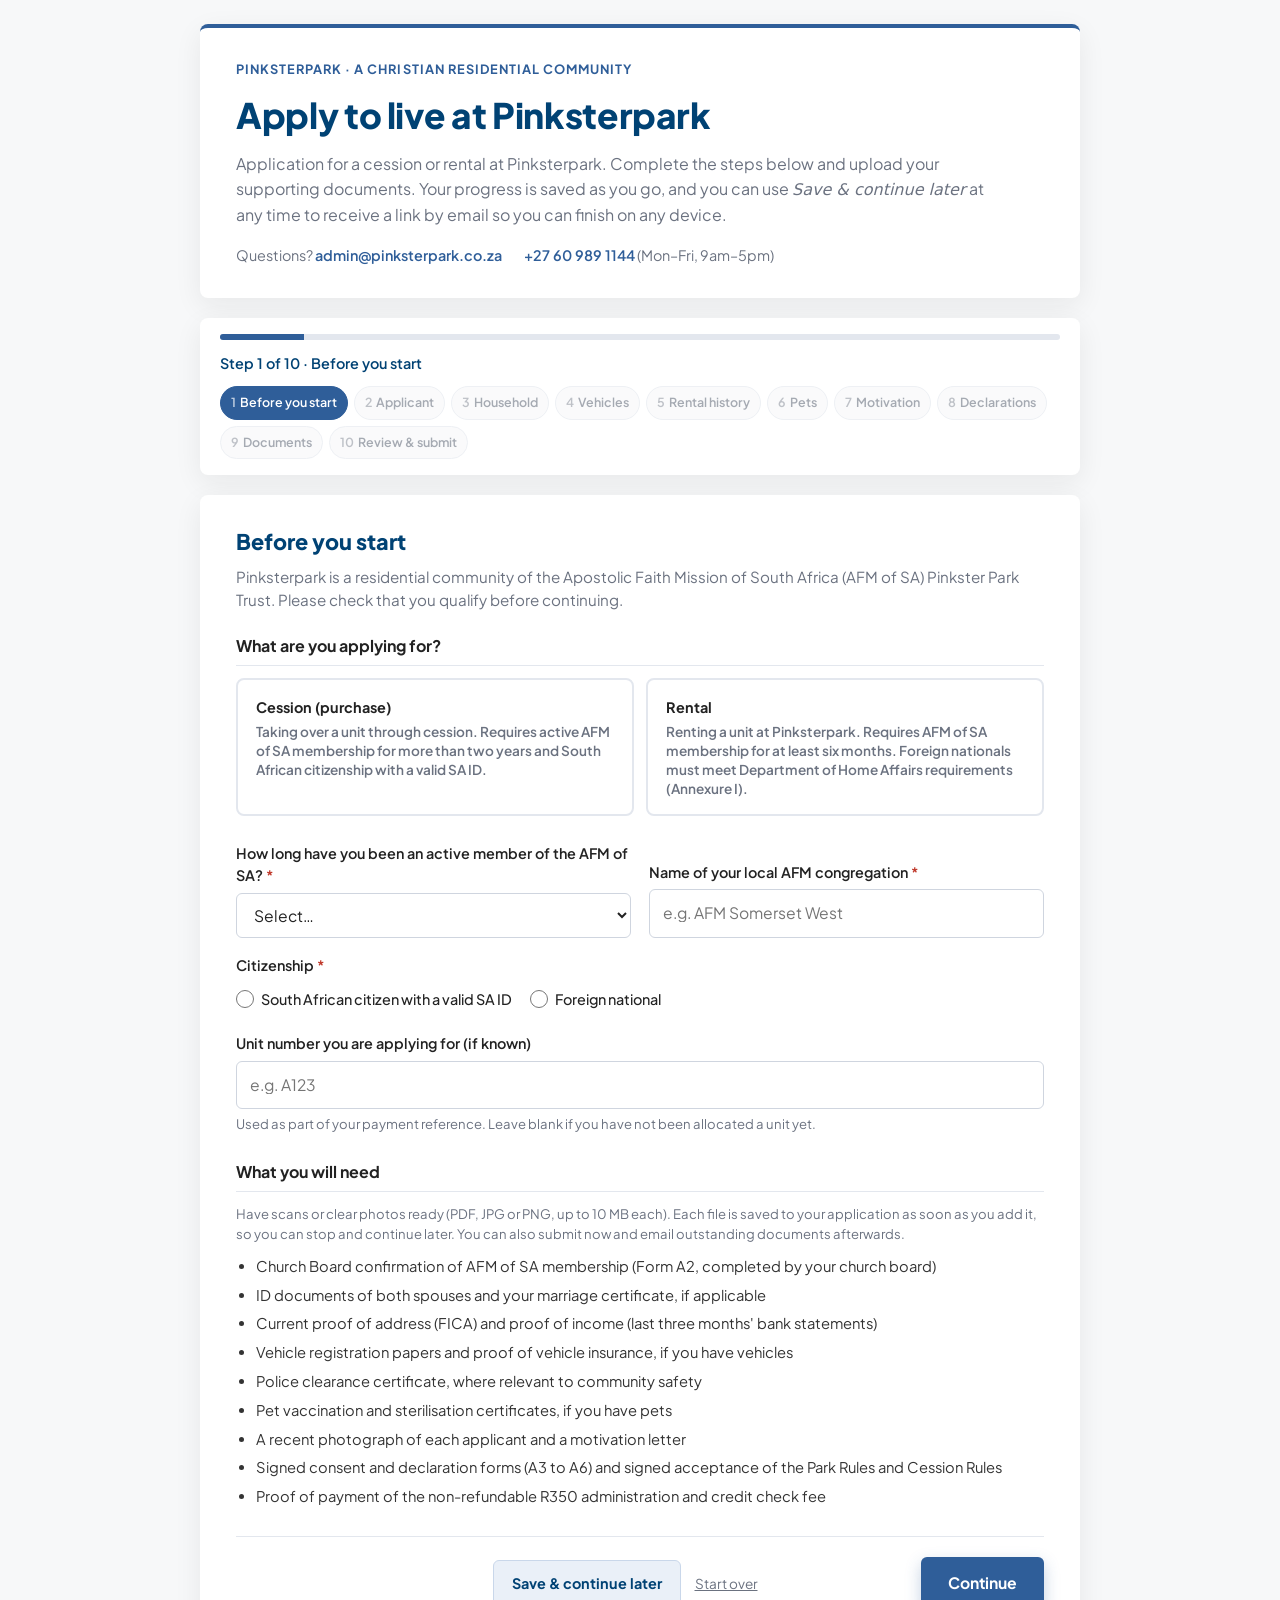
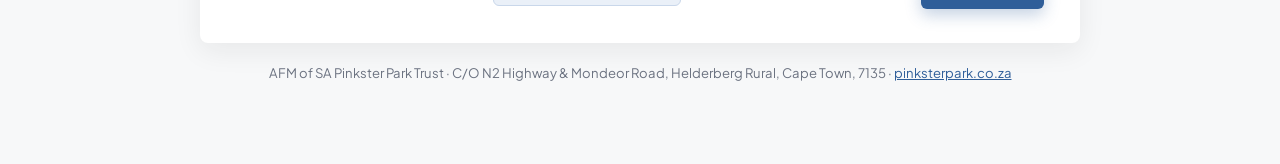
==== commit 66aaf2ac: "Align the congregation field with the membership select beside it Co-Authored-By: Claude Fable 5.1 <" ====
--- a/application.html
+++ b/application.html
@@ -85,6 +85,7 @@
 
   .grid { display: grid; grid-template-columns: repeat(2, minmax(0, 1fr)); gap: 16px 18px; }
   .grid .span2 { grid-column: 1 / -1; }
+  .grid .field.align-end { justify-content: flex-end; }
   .field { display: flex; flex-direction: column; }
   label, .lbl { font-weight: 600; font-size: 0.9rem; margin-bottom: 6px; }
   label.req::after, .lbl.req::after { content: " *"; color: var(--danger); }
@@ -291,7 +292,7 @@
       </div>
 
       <div class="grid" style="margin-top:20px">
-        <div class="field">
+        <div class="field align-end">
           <label class="req" for="afmYears">How long have you been an active member of the AFM of SA?</label>
           <select id="afmYears" name="afmMembership" required>
             <option value="">Select…</option>
@@ -301,7 +302,7 @@
           </select>
           <div class="err">Please select your membership period.</div>
         </div>
-        <div class="field">
+        <div class="field align-end">
           <label class="req" for="congregation">Name of your local AFM congregation</label>
           <input id="congregation" name="congregation" type="text" required placeholder="e.g. AFM Somerset West" />
           <div class="err">Please enter your congregation.</div>
